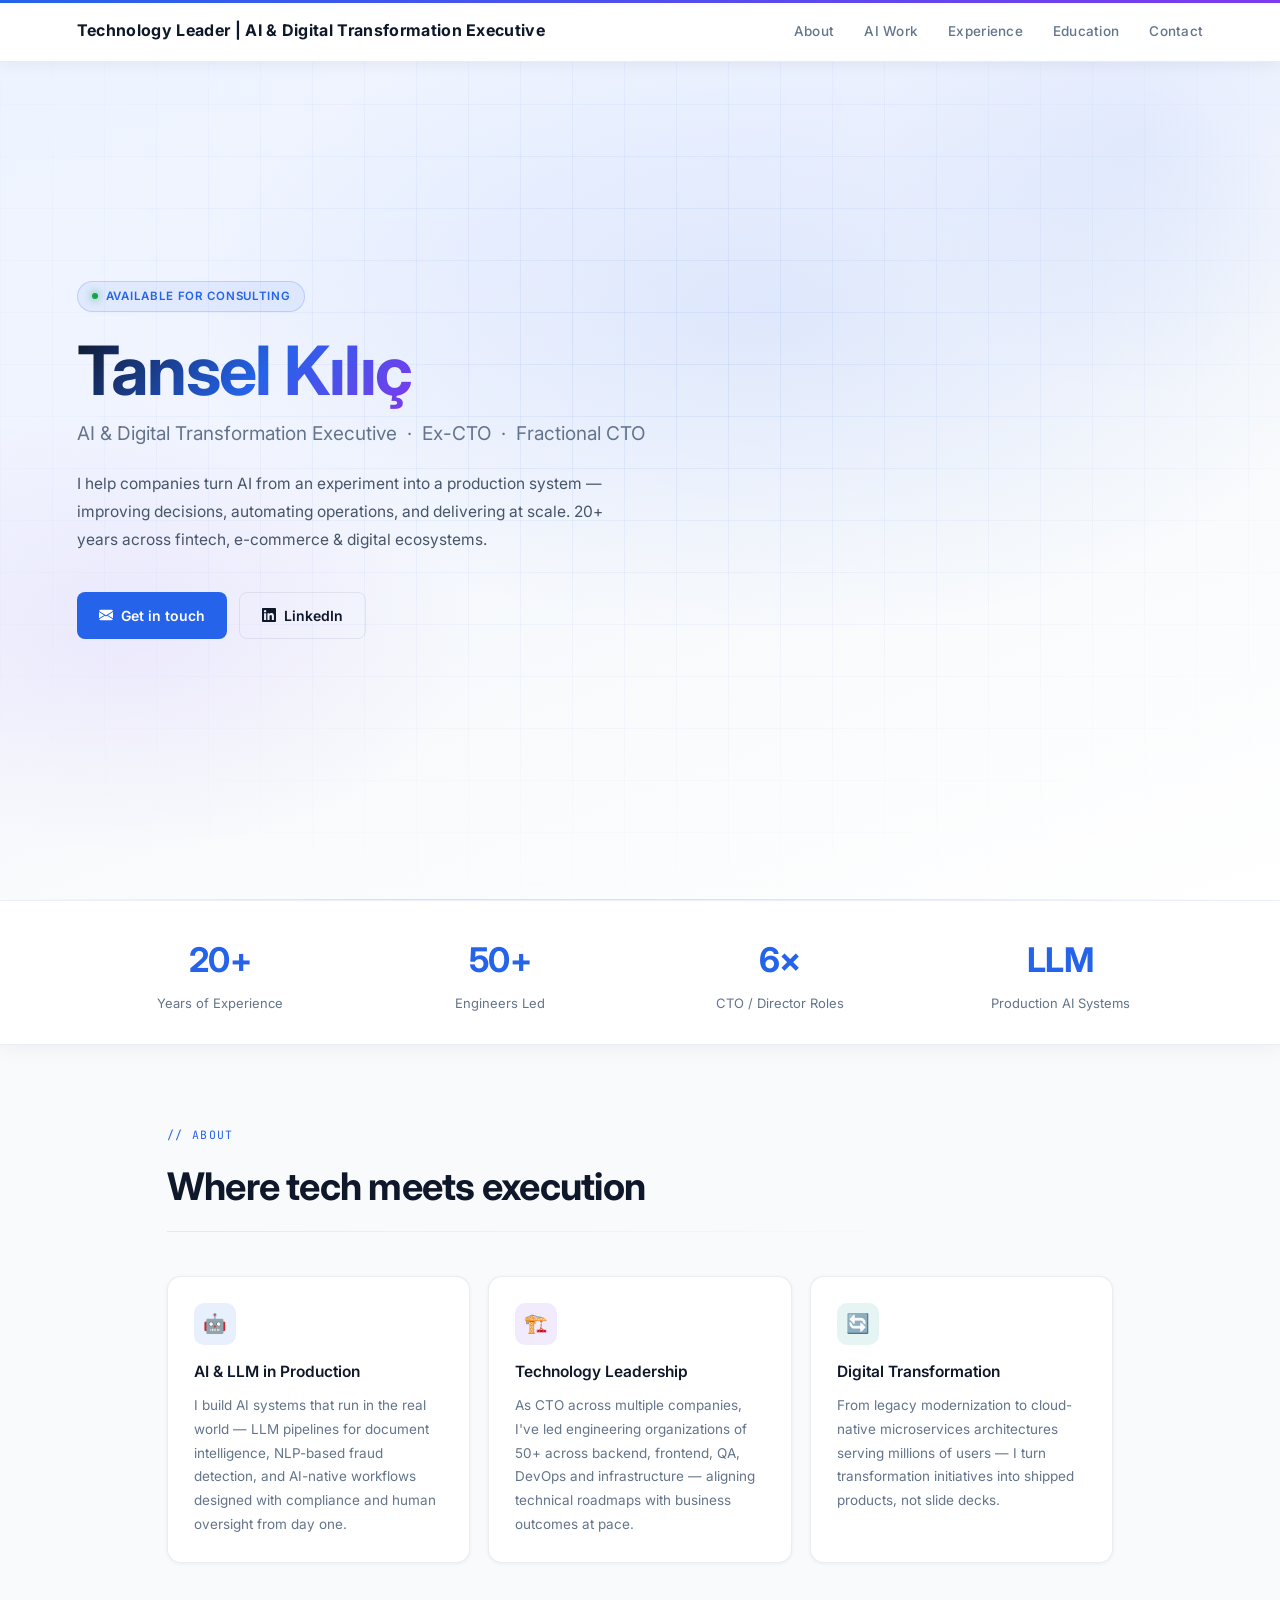
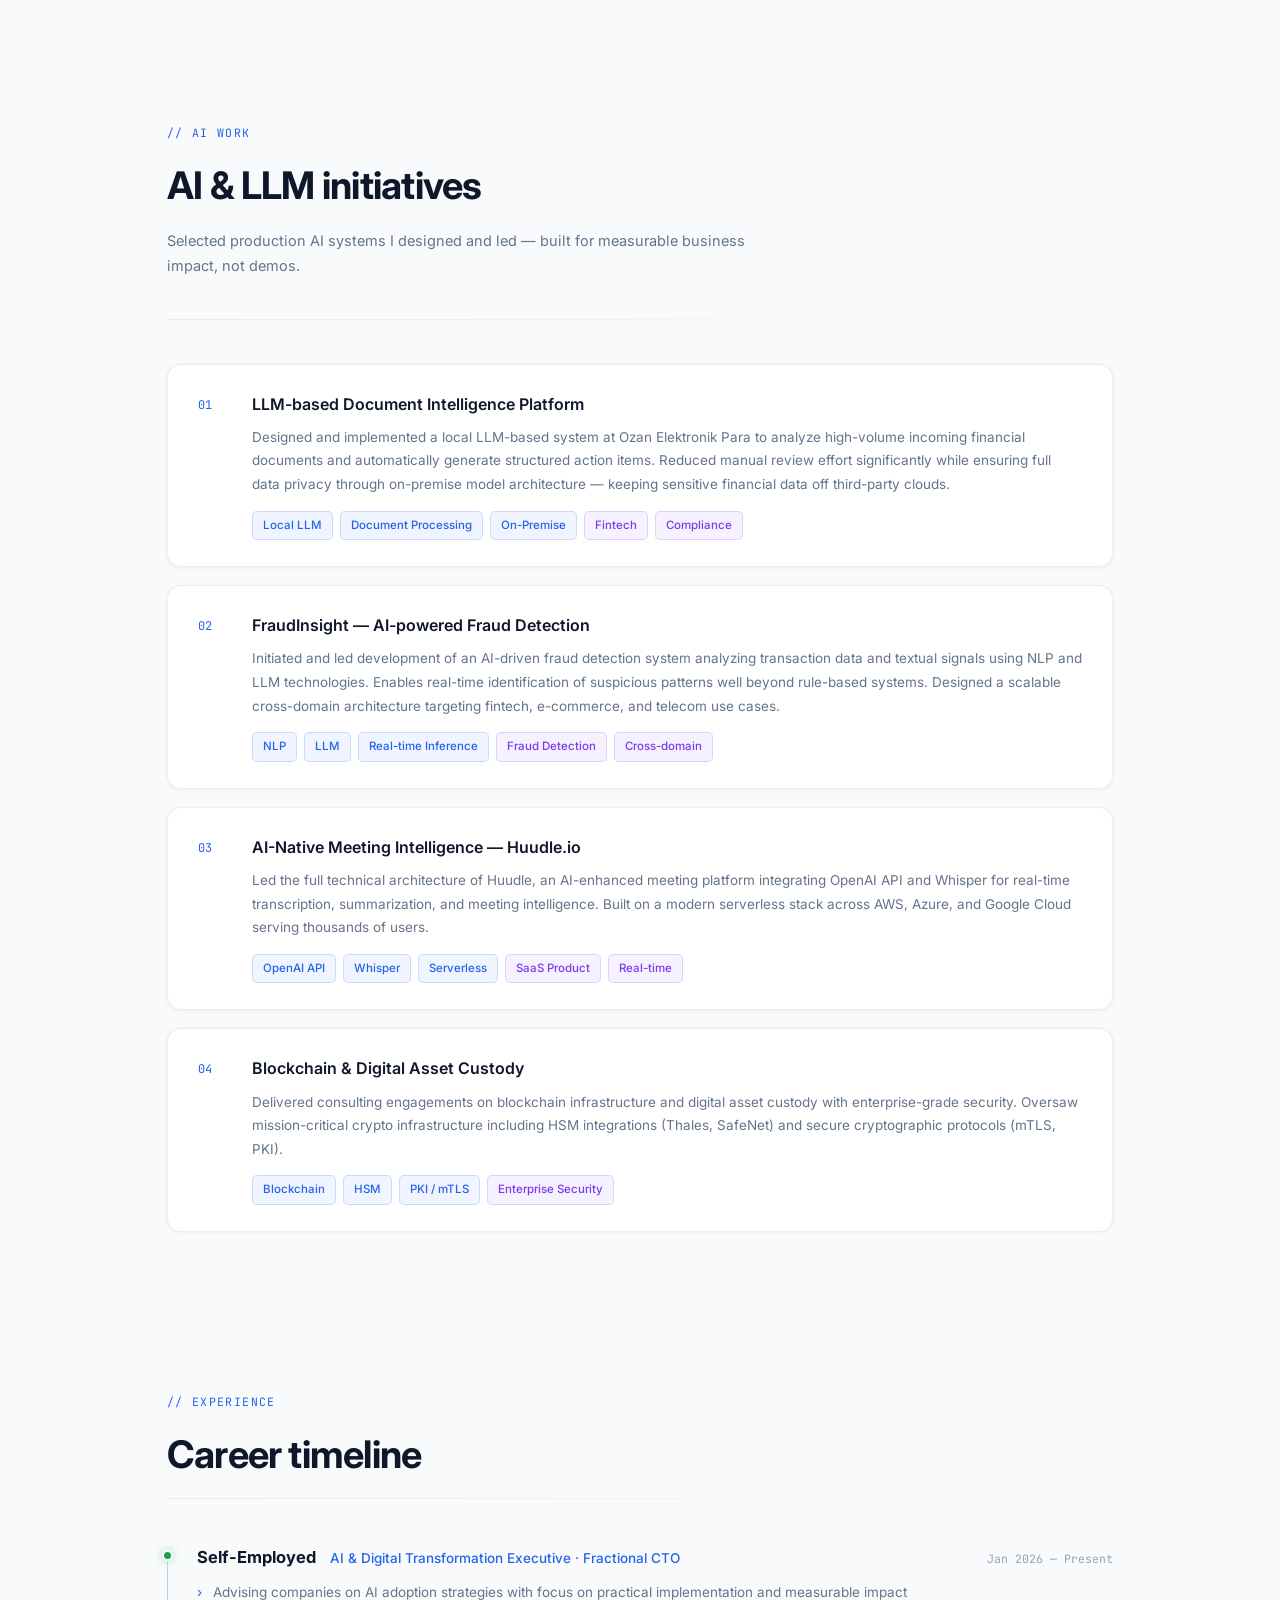
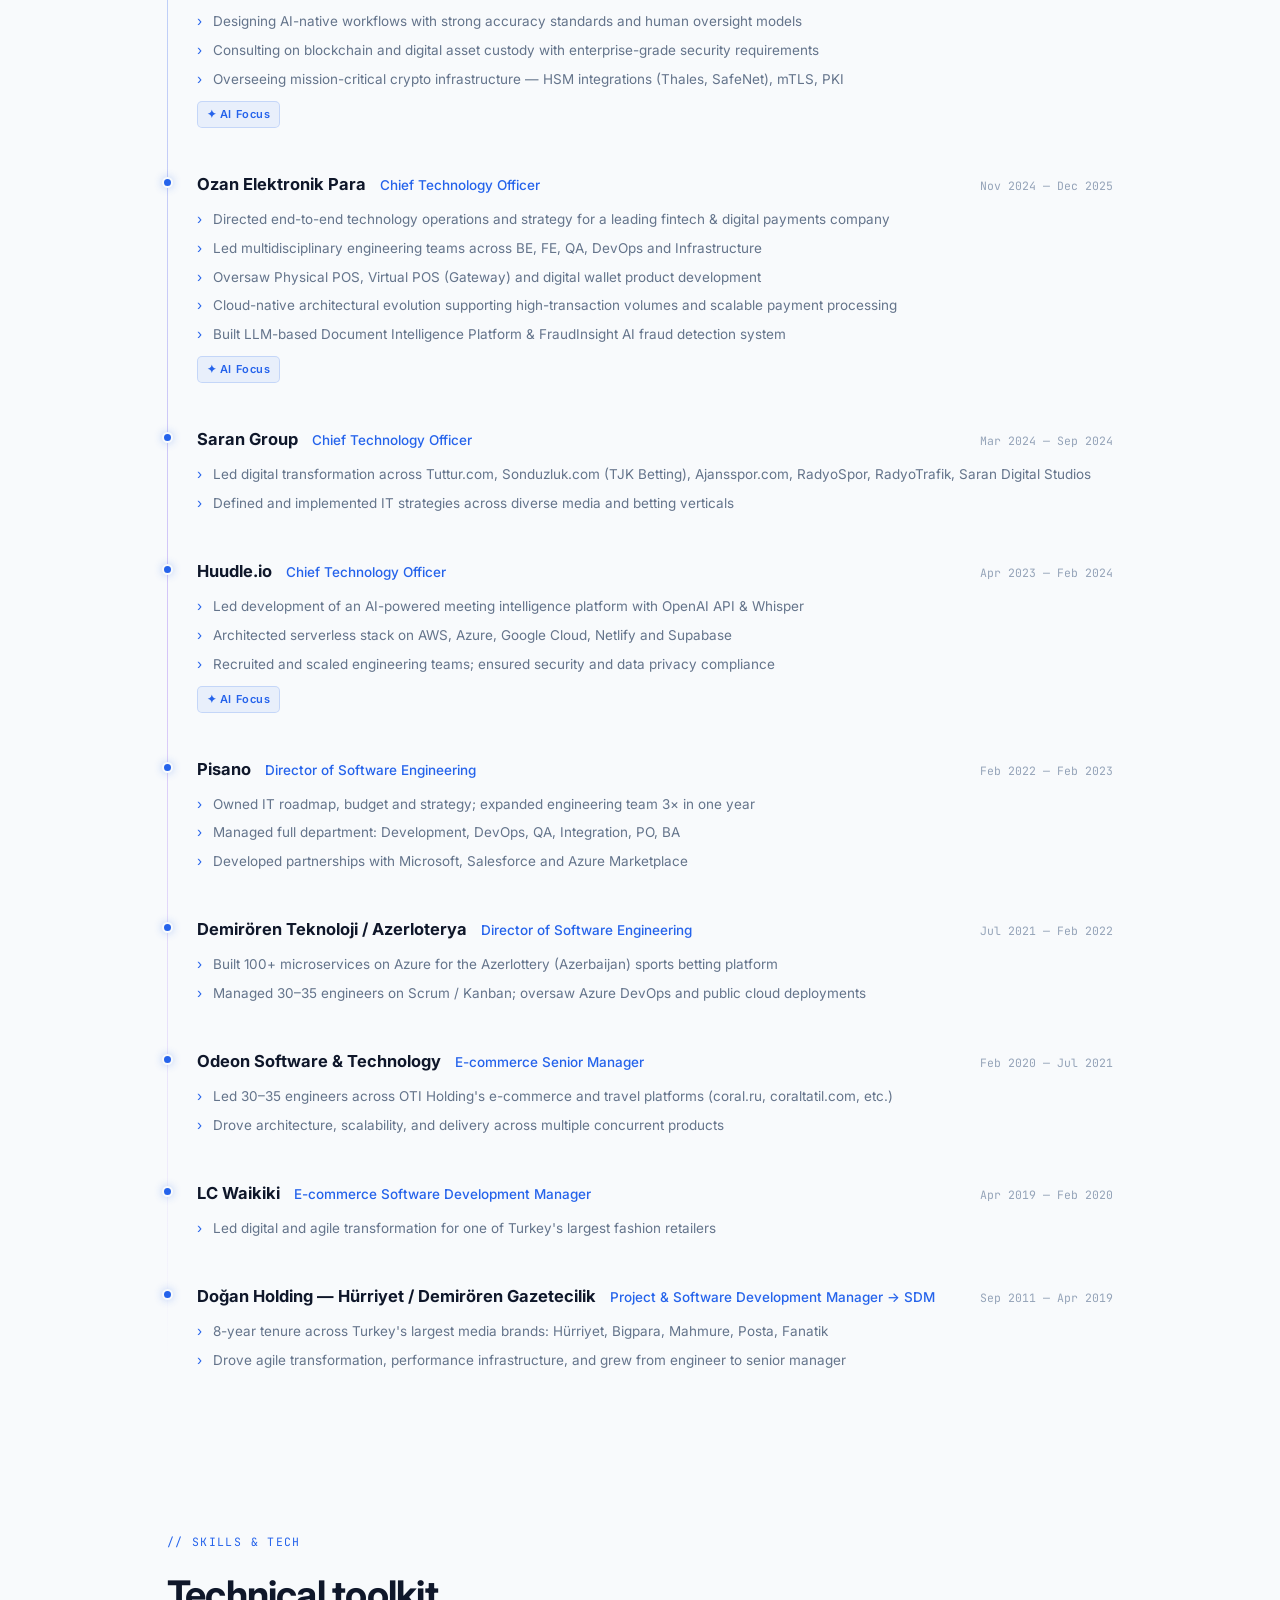
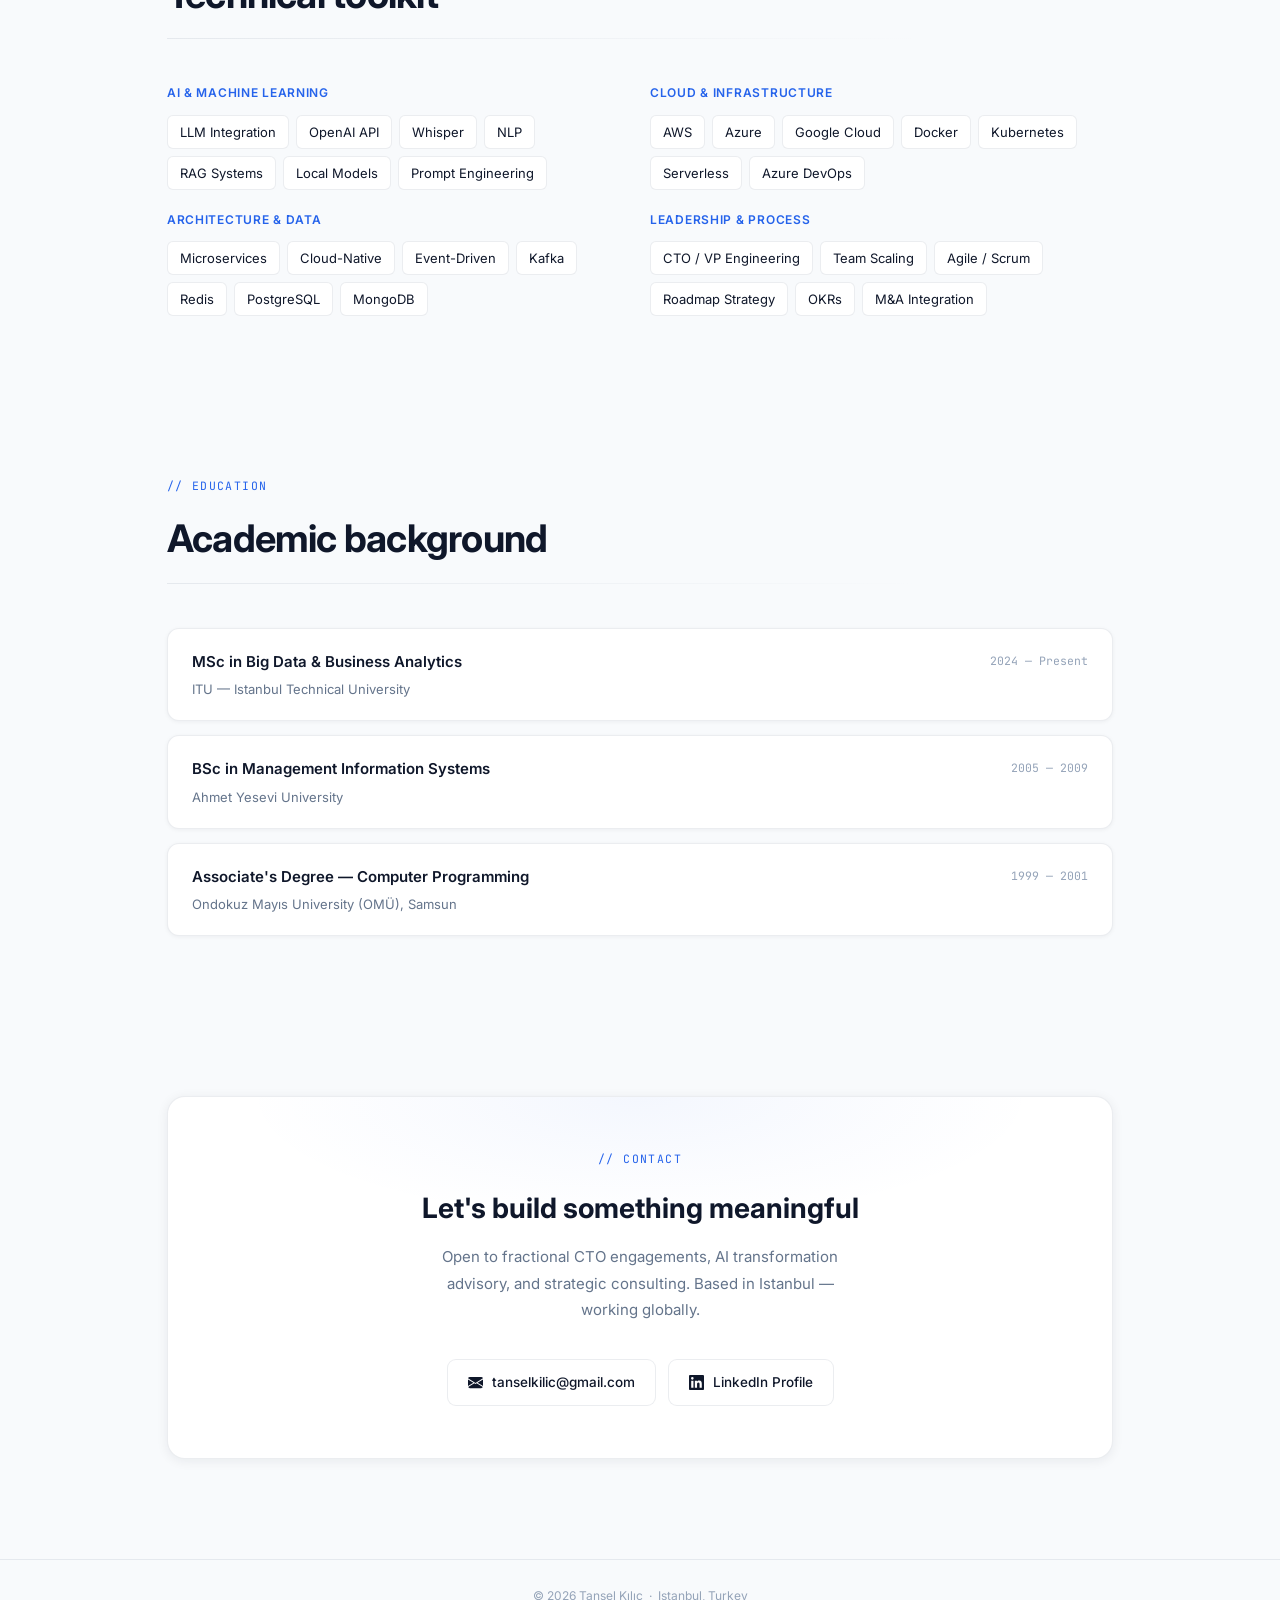
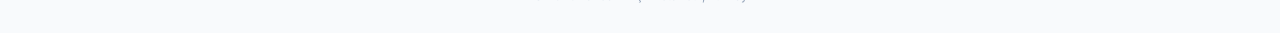
==== index.html @ 0a05d145 "Update web site" ====
<!DOCTYPE html>
<html lang="en">
<head>
  <meta charset="UTF-8" />
  <meta name="viewport" content="width=device-width, initial-scale=1.0" />
  <title>Tansel Kılıç — AI & Digital Transformation Executive</title>
  <meta name="description" content="Technology executive with 20+ years of experience. AI & LLM transformation, fintech, engineering leadership. Based in Istanbul." />
  <link rel="preconnect" href="https://fonts.googleapis.com" />
  <link rel="preconnect" href="https://fonts.gstatic.com" crossorigin />
  <link href="https://fonts.googleapis.com/css2?family=Inter:wght@300;400;500;600;700&family=JetBrains+Mono:wght@400;500&display=swap" rel="stylesheet" />
  <style>
    *, *::before, *::after { box-sizing: border-box; margin: 0; padding: 0; }

    :root {
      --bg:       #f8fafc;
      --bg2:      #f1f5f9;
      --surface:  #ffffff;
      --card:     #ffffff;
      --border:   rgba(100,116,139,.13);
      --accent:   #2563eb;
      --accent2:  #7c3aed;
      --green:    #16a34a;
      --text:     #0f172a;
      --muted:    #64748b;
      --dim:      #94a3b8;
    }

    html { scroll-behavior: smooth; }

    body {
      background: var(--bg);
      color: var(--text);
      font-family: 'Inter', sans-serif;
      font-size: 15px;
      line-height: 1.7;
      -webkit-font-smoothing: antialiased;
    }

    /* ─── NAV ─── */
    nav {
      position: fixed; top: 0; left: 0; right: 0; z-index: 100;
      display: flex; justify-content: space-between; align-items: center;
      padding: 0 6vw; height: 62px;
      background: rgba(255,255,255,.96);
      backdrop-filter: blur(20px);
      border-bottom: 1px solid rgba(37,99,235,.12);
      box-shadow: 0 1px 16px rgba(15,23,42,.07);
    }
    nav::before {
      content: '';
      position: absolute; top: 0; left: 0; right: 0; height: 3px;
      background: linear-gradient(90deg, var(--accent) 0%, var(--accent2) 100%);
    }
    .nav-logo {
      font-size: 16px; font-weight: 700; letter-spacing: .02em; color: var(--text);
    }
    .nav-logo span { color: var(--accent); }
    .nav-links { display: flex; gap: 30px; list-style: none; }
    .nav-links a {
      color: var(--muted); text-decoration: none;
      font-size: 13.5px; font-weight: 500; letter-spacing: .02em;
      transition: color .2s; position: relative; padding-bottom: 2px;
    }
    .nav-links a::after {
      content: ''; position: absolute; bottom: -2px; left: 0; right: 0; height: 2px;
      background: var(--accent); border-radius: 2px;
      transform: scaleX(0); transition: transform .2s;
    }
    .nav-links a:hover { color: var(--accent); }
    .nav-links a:hover::after { transform: scaleX(1); }

    /* ─── HERO ─── */
    .hero {
      min-height: 100vh; display: flex; align-items: center;
      padding: 110px 6vw 90px; position: relative; overflow: hidden;
      background: linear-gradient(160deg, #eef4ff 0%, #f0f4ff 30%, #f8fafc 65%, #ffffff 100%);
    }
    .hero::after {
      content: '';
      position: absolute; bottom: 0; left: 0; right: 0; height: 1px;
      background: linear-gradient(90deg, transparent 0%, rgba(37,99,235,.18) 30%, rgba(124,58,237,.15) 70%, transparent 100%);
    }
    .hero-grid {
      position: absolute; inset: 0;
      background-image:
        linear-gradient(rgba(37,99,235,.07) 1px, transparent 1px),
        linear-gradient(90deg, rgba(37,99,235,.07) 1px, transparent 1px);
      background-size: 52px 52px;
      mask-image: radial-gradient(ellipse 85% 80% at 50% 40%, black 10%, transparent 80%);
    }
    .hero-glow {
      position: absolute; inset: 0; pointer-events: none;
      background:
        radial-gradient(ellipse 70% 55% at 60% 35%, rgba(37,99,235,.1) 0%, transparent 65%),
        radial-gradient(ellipse 50% 45% at 10% 70%, rgba(124,58,237,.08) 0%, transparent 55%);
    }
    .hero-shape {
      position: absolute; top: -120px; right: -120px;
      width: 520px; height: 520px; border-radius: 50%;
      background: radial-gradient(circle, rgba(37,99,235,.07) 0%, transparent 70%);
      pointer-events: none;
    }
    .hero-content { position: relative; max-width: 740px; }

    .hero-badge {
      display: inline-flex; align-items: center; gap: 8px;
      background: rgba(37,99,235,.07); border: 1px solid rgba(37,99,235,.2);
      border-radius: 20px; padding: 5px 14px;
      font-size: 11.5px; font-weight: 600; color: var(--accent);
      letter-spacing: .06em; text-transform: uppercase; margin-bottom: 22px;
    }
    .hero-badge .dot {
      width: 6px; height: 6px; background: var(--green);
      border-radius: 50%; box-shadow: 0 0 8px var(--green);
      animation: blink 2s ease-in-out infinite;
    }
    @keyframes blink { 0%,100%{opacity:1} 50%{opacity:.25} }

    h1 {
      font-size: clamp(38px, 5.5vw, 68px);
      font-weight: 700; letter-spacing: -.025em; line-height: 1.08; margin-bottom: 10px;
    }
    .gradient-text {
      background: linear-gradient(130deg, #0f172a 0%, var(--accent) 55%, var(--accent2) 100%);
      -webkit-background-clip: text; -webkit-text-fill-color: transparent; background-clip: text;
    }
    .hero-sub {
      font-size: clamp(15px, 2vw, 19px); color: var(--muted);
      font-weight: 400; margin-bottom: 20px;
    }
    .hero-desc {
      font-size: 15.5px; color: #475569; max-width: 540px;
      margin-bottom: 38px; line-height: 1.8;
    }
    .hero-cta { display: flex; gap: 12px; flex-wrap: wrap; }

    .btn {
      display: inline-flex; align-items: center; gap: 8px;
      padding: 11px 22px; border-radius: 8px;
      font-size: 14px; font-weight: 600; text-decoration: none;
      transition: all .2s; cursor: pointer; border: none;
    }
    .btn-primary { background: var(--accent); color: #ffffff; }
    .btn-primary:hover { background: #1d4ed8; transform: translateY(-2px); box-shadow: 0 8px 24px rgba(37,99,235,.22); }
    .btn-outline { background: transparent; color: var(--text); border: 1px solid var(--border); }
    .btn-outline:hover { border-color: var(--accent); color: var(--accent); transform: translateY(-2px); }

    /* ─── STATS BAR ─── */
    .stats-bar {
      background: #ffffff;
      border-top: 1px solid rgba(37,99,235,.1);
      border-bottom: 1px solid var(--border);
      box-shadow: 0 4px 20px rgba(15,23,42,.05);
      padding: 30px 6vw;
    }
    .stats-inner {
      max-width: 1100px; margin: 0 auto;
      display: grid; grid-template-columns: repeat(4,1fr);
      gap: 20px; text-align: center;
    }
    .stat-num { font-size: 34px; font-weight: 700; color: var(--accent); letter-spacing: -.02em; }
    .stat-label { font-size: 13px; color: var(--muted); margin-top: 3px; }

    /* ─── SECTIONS ─── */
    section { padding: 80px 6vw; max-width: 1100px; margin: 0 auto; }
    .section-label {
      font-family: 'JetBrains Mono', monospace;
      font-size: 11.5px; color: var(--accent);
      letter-spacing: .12em; text-transform: uppercase; margin-bottom: 10px;
    }
    h2 {
      font-size: clamp(24px, 3vw, 38px);
      font-weight: 700; letter-spacing: -.02em; margin-bottom: 12px;
    }
    .section-divider {
      height: 1px; background: linear-gradient(90deg, var(--border) 0%, transparent 80%);
      margin-bottom: 44px;
    }

    /* ─── FOCUS CARDS ─── */
    .cards-3 {
      display: grid; grid-template-columns: repeat(3,1fr); gap: 18px;
    }
    .focus-card {
      background: var(--card); border: 1px solid var(--border);
      border-radius: 14px; padding: 26px;
      box-shadow: 0 1px 4px rgba(15,23,42,.05);
      transition: border-color .25s, transform .25s, box-shadow .25s;
    }
    .focus-card:hover { border-color: rgba(37,99,235,.35); transform: translateY(-3px); box-shadow: 0 8px 32px rgba(37,99,235,.08); }
    .card-icon {
      width: 42px; height: 42px; border-radius: 10px;
      display: flex; align-items: center; justify-content: center;
      font-size: 19px; margin-bottom: 14px;
    }
    .icon-blue   { background: rgba(37,99,235,.1); }
    .icon-purple { background: rgba(124,58,237,.1); }
    .icon-teal   { background: rgba(13,148,136,.1); }
    .card-title  { font-size: 15.5px; font-weight: 600; margin-bottom: 9px; }
    .card-body   { font-size: 13.5px; color: var(--muted); line-height: 1.75; }

    /* ─── AI PROJECTS ─── */
    .ai-projects { display: flex; flex-direction: column; gap: 18px; }
    .ai-card {
      background: var(--card); border: 1px solid var(--border);
      border-radius: 14px; padding: 26px 30px;
      display: grid; grid-template-columns: 36px 1fr; gap: 18px; align-items: start;
      box-shadow: 0 1px 4px rgba(15,23,42,.05);
      transition: border-color .25s, transform .2s, box-shadow .2s;
    }
    .ai-card:hover { border-color: rgba(37,99,235,.3); transform: translateY(-2px); }
    .ai-card-num {
      font-family: 'JetBrains Mono', monospace;
      font-size: 12px; color: var(--accent); padding-top: 4px;
    }
    .ai-card-title { font-size: 16px; font-weight: 600; margin-bottom: 8px; }
    .ai-card-body  { font-size: 13.5px; color: var(--muted); line-height: 1.75; }
    .tag-row { display: flex; flex-wrap: wrap; gap: 7px; margin-top: 14px; }
    .tag {
      font-size: 11.5px; font-weight: 500; padding: 4px 10px;
      border-radius: 5px; background: rgba(37,99,235,.07);
      border: 1px solid rgba(37,99,235,.18); color: var(--accent);
    }
    .tag.purple {
      background: rgba(124,58,237,.07); border-color: rgba(124,58,237,.18); color: var(--accent2);
    }

    /* ─── TIMELINE ─── */
    .timeline { position: relative; }
    .timeline::before {
      content: ''; position: absolute; left: 0; top: 8px; bottom: 8px; width: 1px;
      background: linear-gradient(180deg, var(--accent) 0%, var(--accent2) 50%, transparent 100%);
      opacity: .28;
    }
    .tl-item { padding-left: 30px; padding-bottom: 42px; position: relative; }
    .tl-item:last-child { padding-bottom: 0; }
    .tl-dot {
      position: absolute; left: -5px; top: 7px;
      width: 11px; height: 11px; border-radius: 50%;
      background: var(--accent); border: 2px solid var(--bg);
      box-shadow: 0 0 8px rgba(37,99,235,.3);
    }
    .tl-dot.current {
      background: var(--green); box-shadow: 0 0 8px rgba(22,163,74,.35);
    }
    .tl-meta {
      display: flex; flex-wrap: wrap; align-items: baseline;
      gap: 6px 14px; margin-bottom: 6px;
    }
    .tl-company  { font-size: 16.5px; font-weight: 700; color: var(--text); }
    .tl-role     { font-size: 13.5px; color: var(--accent); font-weight: 500; }
    .tl-date     {
      font-family: 'JetBrains Mono', monospace;
      font-size: 11.5px; color: var(--dim); margin-left: auto;
    }
    .tl-highlights { list-style: none; margin-top: 10px; display: flex; flex-direction: column; gap: 6px; }
    .tl-highlights li {
      font-size: 13.5px; color: var(--muted);
      padding-left: 16px; position: relative;
    }
    .tl-highlights li::before { content: '›'; position: absolute; left: 0; color: var(--accent); }
    .tl-ai-badge {
      display: inline-flex; align-items: center; gap: 5px;
      background: rgba(37,99,235,.07); border: 1px solid rgba(37,99,235,.18);
      border-radius: 5px; padding: 3px 9px;
      font-size: 11px; font-weight: 600; color: var(--accent);
      letter-spacing: .05em; margin-top: 10px;
    }

    /* ─── EDUCATION ─── */
    .edu-cards { display: flex; flex-direction: column; gap: 14px; }
    .edu-card {
      background: var(--card); border: 1px solid var(--border);
      border-radius: 12px; padding: 20px 24px;
      display: flex; justify-content: space-between; align-items: start; gap: 18px;
      box-shadow: 0 1px 4px rgba(15,23,42,.05);
    }
    .edu-title   { font-size: 15px; font-weight: 600; margin-bottom: 4px; }
    .edu-school  { font-size: 13px; color: var(--muted); }
    .edu-year    {
      font-family: 'JetBrains Mono', monospace;
      font-size: 11.5px; color: var(--dim); white-space: nowrap; padding-top: 2px;
    }

    /* ─── SKILLS ─── */
    .skills-grid { display: grid; grid-template-columns: repeat(2,1fr); gap: 20px; }
    .skill-group-title {
      font-size: 12px; font-weight: 600; color: var(--accent);
      letter-spacing: .06em; text-transform: uppercase; margin-bottom: 11px;
    }
    .skill-pills { display: flex; flex-wrap: wrap; gap: 7px; }
    .pill {
      font-size: 13px; padding: 5px 12px; border-radius: 6px;
      background: var(--surface); border: 1px solid var(--border); color: var(--text);
    }

    /* ─── CONTACT ─── */
    .contact-wrap {
      background: var(--card); border: 1px solid var(--border);
      border-radius: 18px; padding: 52px 48px; text-align: center;
      position: relative; overflow: hidden;
      box-shadow: 0 2px 12px rgba(15,23,42,.07);
    }
    .contact-wrap::before {
      content: ''; position: absolute; inset: 0;
      background: radial-gradient(ellipse 60% 50% at 50% 0%, rgba(37,99,235,.05) 0%, transparent 70%);
      pointer-events: none;
    }
    .contact-title { font-size: 28px; font-weight: 700; margin-bottom: 12px; }
    .contact-sub {
      font-size: 15px; color: var(--muted);
      max-width: 440px; margin: 0 auto 36px; line-height: 1.75;
    }
    .contact-links {
      display: flex; justify-content: center; gap: 12px; flex-wrap: wrap;
    }
    .contact-link {
      display: inline-flex; align-items: center; gap: 9px;
      padding: 11px 20px; border-radius: 9px; font-size: 13.5px; font-weight: 500;
      text-decoration: none; background: var(--surface);
      border: 1px solid var(--border); color: var(--text); transition: all .2s;
    }
    .contact-link:hover { border-color: var(--accent); color: var(--accent); transform: translateY(-2px); }
    .contact-link svg { width: 15px; height: 15px; flex-shrink: 0; }

    /* ─── FOOTER ─── */
    footer {
      border-top: 1px solid var(--border);
      padding: 26px 6vw; text-align: center;
      font-size: 12px; color: var(--dim);
    }

    /* ─── RESPONSIVE ─── */
    @media (max-width: 768px) {
      .cards-3 { grid-template-columns: 1fr; }
      .stats-inner { grid-template-columns: repeat(2,1fr); }
      .skills-grid { grid-template-columns: 1fr; }
      .ai-card { grid-template-columns: 1fr; gap: 4px; }
      .edu-card { flex-direction: column; }
      .nav-links { display: none; }
      section { padding: 60px 5vw; }
      .contact-wrap { padding: 32px 20px; }
      .tl-date { margin-left: 0; }
    }

    /* ─── FADE IN ─── */
    .fade-in { opacity: 0; transform: translateY(20px); transition: opacity .5s ease, transform .5s ease; }
    .fade-in.visible { opacity: 1; transform: translateY(0); }
  </style>
</head>
<body>

<!-- NAV -->
<nav>
  <div class="nav-logo">Technology Leader | AI & Digital Transformation Executive</div>
  <ul class="nav-links">
    <li><a href="#about">About</a></li>
    <li><a href="#ai">AI Work</a></li>
    <li><a href="#experience">Experience</a></li>
    <li><a href="#education">Education</a></li>
    <li><a href="#contact">Contact</a></li>
  </ul>
</nav>

<!-- HERO -->
<div class="hero">
  <div class="hero-grid"></div>
  <div class="hero-glow"></div>
  <div class="hero-shape"></div>
  <div class="hero-content">
    <div class="hero-badge"><span class="dot"></span>Available for consulting</div>
    <h1><span class="gradient-text">Tansel Kılıç</span></h1>
    <p class="hero-sub">AI & Digital Transformation Executive &nbsp;·&nbsp; Ex-CTO &nbsp;·&nbsp; Fractional CTO</p>
    <p class="hero-desc">
      I help companies turn AI from an experiment into a production system —
      improving decisions, automating operations, and delivering at scale.
      20+ years across fintech, e-commerce &amp; digital ecosystems.
    </p>
    <div class="hero-cta">
      <a href="#contact" class="btn btn-primary">
        <svg viewBox="0 0 16 16" width="14" fill="currentColor"><path d="M.05 3.555A2 2 0 0 1 2 2h12a2 2 0 0 1 1.95 1.555L8 8.414.05 3.555ZM0 4.697v7.104l5.803-3.558L0 4.697ZM6.761 8.83l-6.57 4.026A2 2 0 0 0 2 14h12a2 2 0 0 0 1.808-1.144l-6.57-4.025L8 9.586l-1.239-.757ZM16 4.697l-5.803 3.546L16 11.801V4.697Z"/></svg>
        Get in touch
      </a>
      <a href="https://www.linkedin.com/in/tanselkilic/" target="_blank" rel="noopener" class="btn btn-outline">
        <svg viewBox="0 0 24 24" width="14" fill="currentColor"><path d="M20.447 20.452h-3.554v-5.569c0-1.328-.027-3.037-1.852-3.037-1.853 0-2.136 1.445-2.136 2.939v5.667H9.351V9h3.414v1.561h.046c.477-.9 1.637-1.85 3.37-1.85 3.601 0 4.267 2.37 4.267 5.455v6.286zM5.337 7.433a2.062 2.062 0 0 1-2.063-2.065 2.064 2.064 0 1 1 2.063 2.065zm1.782 13.019H3.555V9h3.564v11.452zM22.225 0H1.771C.792 0 0 .774 0 1.729v20.542C0 23.227.792 24 1.771 24h20.451C23.2 24 24 23.227 24 22.271V1.729C24 .774 23.2 0 22.222 0h.003z"/></svg>
        LinkedIn
      </a>
    </div>
  </div>
</div>

<!-- STATS -->
<div class="stats-bar">
  <div class="stats-inner">
    <div class="fade-in">
      <div class="stat-num">20+</div>
      <div class="stat-label">Years of Experience</div>
    </div>
    <div class="fade-in">
      <div class="stat-num">50+</div>
      <div class="stat-label">Engineers Led</div>
    </div>
    <div class="fade-in">
      <div class="stat-num">6×</div>
      <div class="stat-label">CTO / Director Roles</div>
    </div>
    <div class="fade-in">
      <div class="stat-num">LLM</div>
      <div class="stat-label">Production AI Systems</div>
    </div>
  </div>
</div>

<!-- ABOUT -->
<section id="about">
  <div class="section-label fade-in">// about</div>
  <h2 class="fade-in">Where tech meets execution</h2>
  <div class="section-divider"></div>
  <div class="cards-3">
    <div class="focus-card fade-in">
      <div class="card-icon icon-blue">🤖</div>
      <div class="card-title">AI & LLM in Production</div>
      <div class="card-body">I build AI systems that run in the real world — LLM pipelines for document intelligence, NLP-based fraud detection, and AI-native workflows designed with compliance and human oversight from day one.</div>
    </div>
    <div class="focus-card fade-in">
      <div class="card-icon icon-purple">🏗️</div>
      <div class="card-title">Technology Leadership</div>
      <div class="card-body">As CTO across multiple companies, I've led engineering organizations of 50+ across backend, frontend, QA, DevOps and infrastructure — aligning technical roadmaps with business outcomes at pace.</div>
    </div>
    <div class="focus-card fade-in">
      <div class="card-icon icon-teal">🔄</div>
      <div class="card-title">Digital Transformation</div>
      <div class="card-body">From legacy modernization to cloud-native microservices architectures serving millions of users — I turn transformation initiatives into shipped products, not slide decks.</div>
    </div>
  </div>
</section>

<!-- AI WORK -->
<section id="ai">
  <div class="section-label fade-in">// ai work</div>
  <h2 class="fade-in">AI & LLM initiatives</h2>
  <p style="color:var(--muted);margin-bottom:40px;max-width:580px;font-size:14.5px" class="fade-in">
    Selected production AI systems I designed and led — built for measurable business impact, not demos.
  </p>
  <div class="section-divider"></div>
  <div class="ai-projects">

    <div class="ai-card fade-in">
      <div class="ai-card-num">01</div>
      <div>
        <div class="ai-card-title">LLM-based Document Intelligence Platform</div>
        <div class="ai-card-body">Designed and implemented a local LLM-based system at Ozan Elektronik Para to analyze high-volume incoming financial documents and automatically generate structured action items. Reduced manual review effort significantly while ensuring full data privacy through on-premise model architecture — keeping sensitive financial data off third-party clouds.</div>
        <div class="tag-row">
          <span class="tag">Local LLM</span>
          <span class="tag">Document Processing</span>
          <span class="tag">On-Premise</span>
          <span class="tag purple">Fintech</span>
          <span class="tag purple">Compliance</span>
        </div>
      </div>
    </div>

    <div class="ai-card fade-in">
      <div class="ai-card-num">02</div>
      <div>
        <div class="ai-card-title">FraudInsight — AI-powered Fraud Detection</div>
        <div class="ai-card-body">Initiated and led development of an AI-driven fraud detection system analyzing transaction data and textual signals using NLP and LLM technologies. Enables real-time identification of suspicious patterns well beyond rule-based systems. Designed a scalable cross-domain architecture targeting fintech, e-commerce, and telecom use cases.</div>
        <div class="tag-row">
          <span class="tag">NLP</span>
          <span class="tag">LLM</span>
          <span class="tag">Real-time Inference</span>
          <span class="tag purple">Fraud Detection</span>
          <span class="tag purple">Cross-domain</span>
        </div>
      </div>
    </div>

    <div class="ai-card fade-in">
      <div class="ai-card-num">03</div>
      <div>
        <div class="ai-card-title">AI-Native Meeting Intelligence — Huudle.io</div>
        <div class="ai-card-body">Led the full technical architecture of Huudle, an AI-enhanced meeting platform integrating OpenAI API and Whisper for real-time transcription, summarization, and meeting intelligence. Built on a modern serverless stack across AWS, Azure, and Google Cloud serving thousands of users.</div>
        <div class="tag-row">
          <span class="tag">OpenAI API</span>
          <span class="tag">Whisper</span>
          <span class="tag">Serverless</span>
          <span class="tag purple">SaaS Product</span>
          <span class="tag purple">Real-time</span>
        </div>
      </div>
    </div>

    <div class="ai-card fade-in">
      <div class="ai-card-num">04</div>
      <div>
        <div class="ai-card-title">Blockchain & Digital Asset Custody</div>
        <div class="ai-card-body">Delivered consulting engagements on blockchain infrastructure and digital asset custody with enterprise-grade security. Oversaw mission-critical crypto infrastructure including HSM integrations (Thales, SafeNet) and secure cryptographic protocols (mTLS, PKI).</div>
        <div class="tag-row">
          <span class="tag">Blockchain</span>
          <span class="tag">HSM</span>
          <span class="tag">PKI / mTLS</span>
          <span class="tag purple">Enterprise Security</span>
        </div>
      </div>
    </div>

  </div>
</section>

<!-- EXPERIENCE -->
<section id="experience">
  <div class="section-label fade-in">// experience</div>
  <h2 class="fade-in">Career timeline</h2>
  <div class="section-divider"></div>
  <div class="timeline">

    <div class="tl-item fade-in">
      <div class="tl-dot current"></div>
      <div class="tl-meta">
        <span class="tl-company">Self-Employed</span>
        <span class="tl-role">AI & Digital Transformation Executive · Fractional CTO</span>
        <span class="tl-date">Jan 2026 — Present</span>
      </div>
      <ul class="tl-highlights">
        <li>Advising companies on AI adoption strategies with focus on practical implementation and measurable impact</li>
        <li>Designing AI-native workflows with strong accuracy standards and human oversight models</li>
        <li>Consulting on blockchain and digital asset custody with enterprise-grade security requirements</li>
        <li>Overseeing mission-critical crypto infrastructure — HSM integrations (Thales, SafeNet), mTLS, PKI</li>
      </ul>
      <span class="tl-ai-badge">✦ AI Focus</span>
    </div>

    <div class="tl-item fade-in">
      <div class="tl-dot"></div>
      <div class="tl-meta">
        <span class="tl-company">Ozan Elektronik Para</span>
        <span class="tl-role">Chief Technology Officer</span>
        <span class="tl-date">Nov 2024 — Dec 2025</span>
      </div>
      <ul class="tl-highlights">
        <li>Directed end-to-end technology operations and strategy for a leading fintech & digital payments company</li>
        <li>Led multidisciplinary engineering teams across BE, FE, QA, DevOps and Infrastructure</li>
        <li>Oversaw Physical POS, Virtual POS (Gateway) and digital wallet product development</li>
        <li>Cloud-native architectural evolution supporting high-transaction volumes and scalable payment processing</li>
        <li>Built LLM-based Document Intelligence Platform & FraudInsight AI fraud detection system</li>
      </ul>
      <span class="tl-ai-badge">✦ AI Focus</span>
    </div>

    <div class="tl-item fade-in">
      <div class="tl-dot"></div>
      <div class="tl-meta">
        <span class="tl-company">Saran Group</span>
        <span class="tl-role">Chief Technology Officer</span>
        <span class="tl-date">Mar 2024 — Sep 2024</span>
      </div>
      <ul class="tl-highlights">
        <li>Led digital transformation across Tuttur.com, Sonduzluk.com (TJK Betting), Ajansspor.com, RadyoSpor, RadyoTrafik, Saran Digital Studios</li>
        <li>Defined and implemented IT strategies across diverse media and betting verticals</li>
      </ul>
    </div>

    <div class="tl-item fade-in">
      <div class="tl-dot"></div>
      <div class="tl-meta">
        <span class="tl-company">Huudle.io</span>
        <span class="tl-role">Chief Technology Officer</span>
        <span class="tl-date">Apr 2023 — Feb 2024</span>
      </div>
      <ul class="tl-highlights">
        <li>Led development of an AI-powered meeting intelligence platform with OpenAI API & Whisper</li>
        <li>Architected serverless stack on AWS, Azure, Google Cloud, Netlify and Supabase</li>
        <li>Recruited and scaled engineering teams; ensured security and data privacy compliance</li>
      </ul>
      <span class="tl-ai-badge">✦ AI Focus</span>
    </div>

    <div class="tl-item fade-in">
      <div class="tl-dot"></div>
      <div class="tl-meta">
        <span class="tl-company">Pisano</span>
        <span class="tl-role">Director of Software Engineering</span>
        <span class="tl-date">Feb 2022 — Feb 2023</span>
      </div>
      <ul class="tl-highlights">
        <li>Owned IT roadmap, budget and strategy; expanded engineering team 3× in one year</li>
        <li>Managed full department: Development, DevOps, QA, Integration, PO, BA</li>
        <li>Developed partnerships with Microsoft, Salesforce and Azure Marketplace</li>
      </ul>
    </div>

    <div class="tl-item fade-in">
      <div class="tl-dot"></div>
      <div class="tl-meta">
        <span class="tl-company">Demirören Teknoloji / Azerloterya</span>
        <span class="tl-role">Director of Software Engineering</span>
        <span class="tl-date">Jul 2021 — Feb 2022</span>
      </div>
      <ul class="tl-highlights">
        <li>Built 100+ microservices on Azure for the Azerlottery (Azerbaijan) sports betting platform</li>
        <li>Managed 30–35 engineers on Scrum / Kanban; oversaw Azure DevOps and public cloud deployments</li>
      </ul>
    </div>

    <div class="tl-item fade-in">
      <div class="tl-dot"></div>
      <div class="tl-meta">
        <span class="tl-company">Odeon Software & Technology</span>
        <span class="tl-role">E-commerce Senior Manager</span>
        <span class="tl-date">Feb 2020 — Jul 2021</span>
      </div>
      <ul class="tl-highlights">
        <li>Led 30–35 engineers across OTI Holding's e-commerce and travel platforms (coral.ru, coraltatil.com, etc.)</li>
        <li>Drove architecture, scalability, and delivery across multiple concurrent products</li>
      </ul>
    </div>

    <div class="tl-item fade-in">
      <div class="tl-dot"></div>
      <div class="tl-meta">
        <span class="tl-company">LC Waikiki</span>
        <span class="tl-role">E-commerce Software Development Manager</span>
        <span class="tl-date">Apr 2019 — Feb 2020</span>
      </div>
      <ul class="tl-highlights">
        <li>Led digital and agile transformation for one of Turkey's largest fashion retailers</li>
      </ul>
    </div>

    <div class="tl-item fade-in">
      <div class="tl-dot"></div>
      <div class="tl-meta">
        <span class="tl-company">Doğan Holding — Hürriyet / Demirören Gazetecilik</span>
        <span class="tl-role">Project & Software Development Manager → SDM</span>
        <span class="tl-date">Sep 2011 — Apr 2019</span>
      </div>
      <ul class="tl-highlights">
        <li>8-year tenure across Turkey's largest media brands: Hürriyet, Bigpara, Mahmure, Posta, Fanatik</li>
        <li>Drove agile transformation, performance infrastructure, and grew from engineer to senior manager</li>
      </ul>
    </div>

  </div>
</section>

<!-- SKILLS -->
<section id="skills">
  <div class="section-label fade-in">// skills & tech</div>
  <h2 class="fade-in">Technical toolkit</h2>
  <div class="section-divider"></div>
  <div class="skills-grid">
    <div class="fade-in">
      <div class="skill-group-title">AI & Machine Learning</div>
      <div class="skill-pills">
        <span class="pill">LLM Integration</span>
        <span class="pill">OpenAI API</span>
        <span class="pill">Whisper</span>
        <span class="pill">NLP</span>
        <span class="pill">RAG Systems</span>
        <span class="pill">Local Models</span>
        <span class="pill">Prompt Engineering</span>
      </div>
    </div>
    <div class="fade-in">
      <div class="skill-group-title">Cloud & Infrastructure</div>
      <div class="skill-pills">
        <span class="pill">AWS</span>
        <span class="pill">Azure</span>
        <span class="pill">Google Cloud</span>
        <span class="pill">Docker</span>
        <span class="pill">Kubernetes</span>
        <span class="pill">Serverless</span>
        <span class="pill">Azure DevOps</span>
      </div>
    </div>
    <div class="fade-in">
      <div class="skill-group-title">Architecture & Data</div>
      <div class="skill-pills">
        <span class="pill">Microservices</span>
        <span class="pill">Cloud-Native</span>
        <span class="pill">Event-Driven</span>
        <span class="pill">Kafka</span>
        <span class="pill">Redis</span>
        <span class="pill">PostgreSQL</span>
        <span class="pill">MongoDB</span>
      </div>
    </div>
    <div class="fade-in">
      <div class="skill-group-title">Leadership & Process</div>
      <div class="skill-pills">
        <span class="pill">CTO / VP Engineering</span>
        <span class="pill">Team Scaling</span>
        <span class="pill">Agile / Scrum</span>
        <span class="pill">Roadmap Strategy</span>
        <span class="pill">OKRs</span>
        <span class="pill">M&A Integration</span>
      </div>
    </div>
  </div>
</section>

<!-- EDUCATION -->
<section id="education">
  <div class="section-label fade-in">// education</div>
  <h2 class="fade-in">Academic background</h2>
  <div class="section-divider"></div>
  <div class="edu-cards">
    <div class="edu-card fade-in">
      <div>
        <div class="edu-title">MSc in Big Data & Business Analytics</div>
        <div class="edu-school">ITU — Istanbul Technical University</div>
      </div>
      <div class="edu-year">2024 — Present</div>
    </div>
    <div class="edu-card fade-in">
      <div>
        <div class="edu-title">BSc in Management Information Systems</div>
        <div class="edu-school">Ahmet Yesevi University</div>
      </div>
      <div class="edu-year">2005 — 2009</div>
    </div>
    <div class="edu-card fade-in">
      <div>
        <div class="edu-title">Associate's Degree — Computer Programming</div>
        <div class="edu-school">Ondokuz Mayıs University (OMÜ), Samsun</div>
      </div>
      <div class="edu-year">1999 — 2001</div>
    </div>
  </div>
</section>

<!-- CONTACT -->
<section id="contact" style="padding-bottom:100px">
  <div class="contact-wrap fade-in">
    <div class="section-label" style="justify-content:center;display:flex;margin-bottom:16px">// contact</div>
    <div class="contact-title">Let's build something meaningful</div>
    <p class="contact-sub">
      Open to fractional CTO engagements, AI transformation advisory, and strategic consulting.
      Based in Istanbul — working globally.
    </p>
    <div class="contact-links">
      <a href="mailto:tanselkilic@gmail.com" class="contact-link">
        <svg viewBox="0 0 16 16" fill="currentColor"><path d="M.05 3.555A2 2 0 0 1 2 2h12a2 2 0 0 1 1.95 1.555L8 8.414.05 3.555ZM0 4.697v7.104l5.803-3.558L0 4.697ZM6.761 8.83l-6.57 4.026A2 2 0 0 0 2 14h12a2 2 0 0 0 1.808-1.144l-6.57-4.025L8 9.586l-1.239-.757ZM16 4.697l-5.803 3.546L16 11.801V4.697Z"/></svg>
        tanselkilic@gmail.com
      </a>
      <a href="https://www.linkedin.com/in/tanselkilic/" target="_blank" rel="noopener" class="contact-link">
        <svg viewBox="0 0 24 24" fill="currentColor"><path d="M20.447 20.452h-3.554v-5.569c0-1.328-.027-3.037-1.852-3.037-1.853 0-2.136 1.445-2.136 2.939v5.667H9.351V9h3.414v1.561h.046c.477-.9 1.637-1.85 3.37-1.85 3.601 0 4.267 2.37 4.267 5.455v6.286zM5.337 7.433a2.062 2.062 0 0 1-2.063-2.065 2.064 2.064 0 1 1 2.063 2.065zm1.782 13.019H3.555V9h3.564v11.452zM22.225 0H1.771C.792 0 0 .774 0 1.729v20.542C0 23.227.792 24 1.771 24h20.451C23.2 24 24 23.227 24 22.271V1.729C24 .774 23.2 0 22.222 0h.003z"/></svg>
        LinkedIn Profile
      </a>
    </div>
  </div>
</section>

<footer>© 2026 Tansel Kılıç &nbsp;·&nbsp; Istanbul, Turkey</footer>

<script>
  const io = new IntersectionObserver(
    es => es.forEach(e => { if (e.isIntersecting) e.target.classList.add('visible'); }),
    { threshold: 0.08, rootMargin: '0px 0px -30px 0px' }
  );
  document.querySelectorAll('.fade-in').forEach(el => io.observe(el));
</script>
</body>
</html>
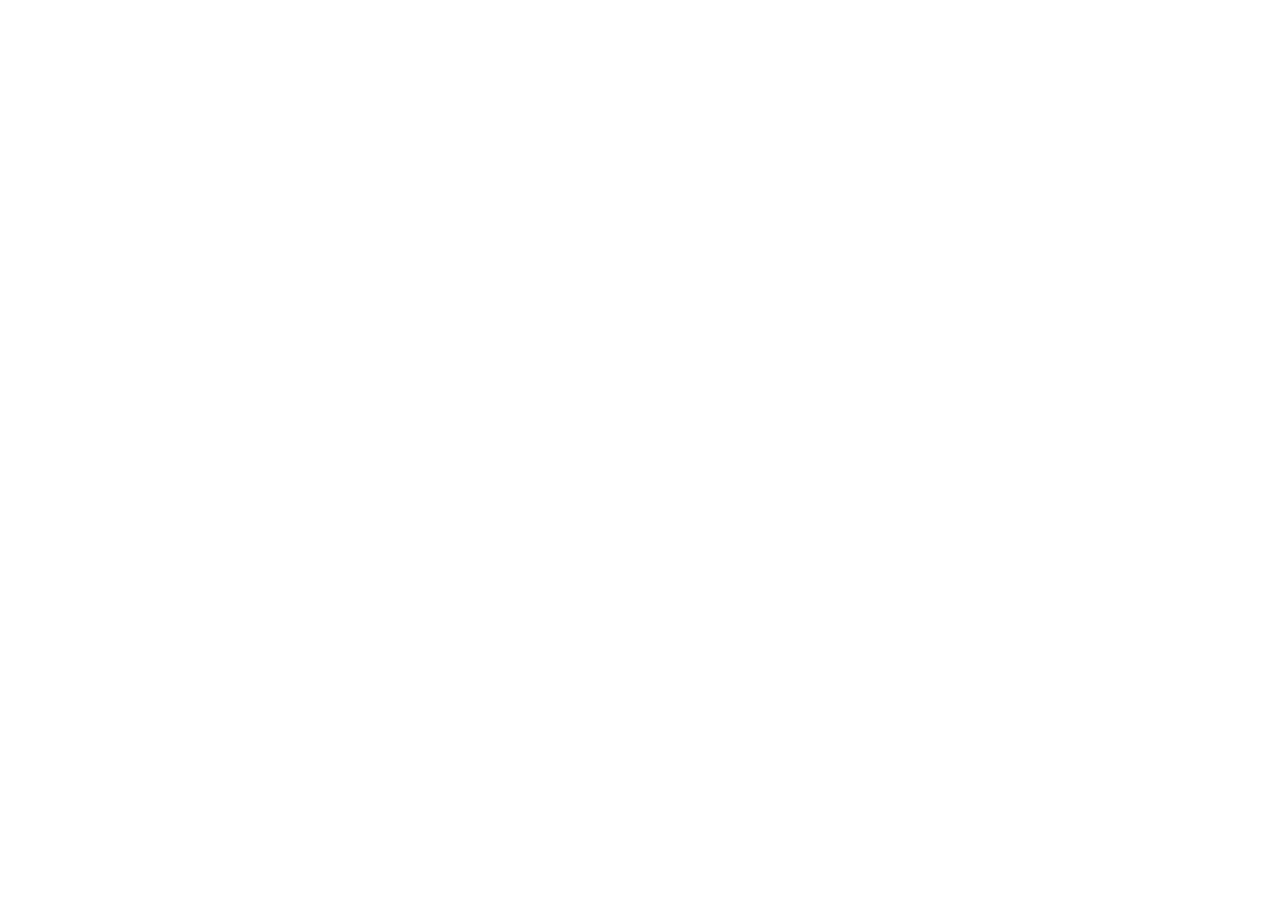
==== commit 629f3877: "v3 v3" ====
--- a/index.html
+++ b/index.html
@@ -1,764 +1,66 @@
 <!DOCTYPE html>
-<html lang="en">
+<html lang="tr">
 <head>
-  <meta charset="UTF-8" />
-  <meta name="viewport" content="width=device-width, initial-scale=1.0" />
-  <title>Tansel Kılıç — AI & Digital Transformation Executive</title>
-  <meta name="description" content="Technology executive with 20+ years of experience. AI & LLM transformation, fintech, engineering leadership. Based in Istanbul." />
-  <link rel="preconnect" href="https://fonts.googleapis.com" />
-  <link rel="preconnect" href="https://fonts.gstatic.com" crossorigin />
-  <link href="https://fonts.googleapis.com/css2?family=Inter:wght@300;400;500;600;700&family=JetBrains+Mono:wght@400;500&display=swap" rel="stylesheet" />
-  <style>
-    *, *::before, *::after { box-sizing: border-box; margin: 0; padding: 0; }
+  <meta charset="UTF-8">
+  <meta name="viewport" content="width=device-width, initial-scale=1">
+  <meta name="color-scheme" content="light">
+  <title>Tansel KILIÇ — Technology Leader & AI Executive</title>
+  <meta name="description" content="Technology executive with 20+ years leading large-scale platforms, engineering organizations, and AI transformation initiatives across fintech, e-commerce, and digital ecosystems.">
+  
+  <!-- Open Graph -->
+  <meta property="og:title" content="Tansel KILIÇ — Technology Leader & AI Executive">
+  <meta property="og:description" content="Technology executive with 20+ years leading large-scale platforms, engineering organizations, and AI transformation initiatives across fintech, e-commerce, and digital ecosystems.">
+  <meta property="og:type" content="website">
+  <meta property="og:url" content="https://tanselkilic.com">
+  <meta property="og:image" content="https://tanselkilic.com/og-image.png">
+  <meta property="og:locale" content="tr_TR">
+  <meta property="og:site_name" content="Tansel KILIÇ">
+  
+  <!-- Twitter -->
+  <meta name="twitter:card" content="summary_large_image">
+  <meta name="twitter:title" content="Tansel KILIÇ — Technology Leader & AI Executive">
+  <meta name="twitter:description" content="Technology executive with 20+ years leading large-scale platforms, engineering organizations, and AI transformation initiatives across fintech, e-commerce, and digital ecosystems.">
+  <meta name="twitter:image" content="https://tanselkilic.com/og-image.png">
+  
+  <!-- Canonical -->
+  <link rel="canonical" href="https://tanselkilic.com">
+  
+  <!-- Fonts -->
+  <link rel="preconnect" href="https://fonts.googleapis.com">
+  <link rel="preconnect" href="https://fonts.gstatic.com" crossorigin>
+  <link href="https://fonts.googleapis.com/css2?family=IBM+Plex+Sans:wght@400;500;600;700&family=Newsreader:wght@500;600;700&display=swap" rel="stylesheet">
+  
+  <!-- Styles -->
+  <link rel="stylesheet" href="css/styles.css">
 
-    :root {
-      --bg:       #f8fafc;
-      --bg2:      #f1f5f9;
-      --surface:  #ffffff;
-      --card:     #ffffff;
-      --border:   rgba(100,116,139,.13);
-      --accent:   #2563eb;
-      --accent2:  #7c3aed;
-      --green:    #16a34a;
-      --text:     #0f172a;
-      --muted:    #64748b;
-      --dim:      #94a3b8;
+  <!-- JSON-LD Profile Schema -->
+  <script type="application/ld+json">
+    {
+      "@context": "https://schema.org",
+      "@type": "ProfilePage",
+      "mainEntity": {
+        "@type": "Person",
+        "name": "Tansel KILIÇ",
+        "jobTitle": "Technology Leader & AI Executive / Teknoloji Lideri & AI Yöneticisi",
+        "url": "https://tanselkilic.com",
+        "email": "tanselkilic@gmail.com",
+        "sameAs": ["https://www.linkedin.com/in/tanselkilic/"],
+        "address": {
+          "@type": "PostalAddress",
+          "addressLocality": "İstanbul",
+          "addressCountry": "TR"
+        }
+      }
     }
-
-    html { scroll-behavior: smooth; }
-
-    body {
-      background: var(--bg);
-      color: var(--text);
-      font-family: 'Inter', sans-serif;
-      font-size: 15px;
-      line-height: 1.7;
-      -webkit-font-smoothing: antialiased;
-    }
-
-    /* ─── NAV ─── */
-    nav {
-      position: fixed; top: 0; left: 0; right: 0; z-index: 100;
-      display: flex; justify-content: space-between; align-items: center;
-      padding: 0 6vw; height: 62px;
-      background: rgba(255,255,255,.96);
-      backdrop-filter: blur(20px);
-      border-bottom: 1px solid rgba(37,99,235,.12);
-      box-shadow: 0 1px 16px rgba(15,23,42,.07);
-    }
-    nav::before {
-      content: '';
-      position: absolute; top: 0; left: 0; right: 0; height: 3px;
-      background: linear-gradient(90deg, var(--accent) 0%, var(--accent2) 100%);
-    }
-    .nav-logo {
-      font-size: 16px; font-weight: 700; letter-spacing: .02em; color: var(--text);
-    }
-    .nav-logo span { color: var(--accent); }
-    .nav-links { display: flex; gap: 30px; list-style: none; }
-    .nav-links a {
-      color: var(--muted); text-decoration: none;
-      font-size: 13.5px; font-weight: 500; letter-spacing: .02em;
-      transition: color .2s; position: relative; padding-bottom: 2px;
-    }
-    .nav-links a::after {
-      content: ''; position: absolute; bottom: -2px; left: 0; right: 0; height: 2px;
-      background: var(--accent); border-radius: 2px;
-      transform: scaleX(0); transition: transform .2s;
-    }
-    .nav-links a:hover { color: var(--accent); }
-    .nav-links a:hover::after { transform: scaleX(1); }
-
-    /* ─── HERO ─── */
-    .hero {
-      min-height: 100vh; display: flex; align-items: center;
-      padding: 110px 6vw 90px; position: relative; overflow: hidden;
-      background: linear-gradient(160deg, #eef4ff 0%, #f0f4ff 30%, #f8fafc 65%, #ffffff 100%);
-    }
-    .hero::after {
-      content: '';
-      position: absolute; bottom: 0; left: 0; right: 0; height: 1px;
-      background: linear-gradient(90deg, transparent 0%, rgba(37,99,235,.18) 30%, rgba(124,58,237,.15) 70%, transparent 100%);
-    }
-    .hero-grid {
-      position: absolute; inset: 0;
-      background-image:
-        linear-gradient(rgba(37,99,235,.07) 1px, transparent 1px),
-        linear-gradient(90deg, rgba(37,99,235,.07) 1px, transparent 1px);
-      background-size: 52px 52px;
-      mask-image: radial-gradient(ellipse 85% 80% at 50% 40%, black 10%, transparent 80%);
-    }
-    .hero-glow {
-      position: absolute; inset: 0; pointer-events: none;
-      background:
-        radial-gradient(ellipse 70% 55% at 60% 35%, rgba(37,99,235,.1) 0%, transparent 65%),
-        radial-gradient(ellipse 50% 45% at 10% 70%, rgba(124,58,237,.08) 0%, transparent 55%);
-    }
-    .hero-shape {
-      position: absolute; top: -120px; right: -120px;
-      width: 520px; height: 520px; border-radius: 50%;
-      background: radial-gradient(circle, rgba(37,99,235,.07) 0%, transparent 70%);
-      pointer-events: none;
-    }
-    .hero-content { position: relative; max-width: 740px; }
-
-    .hero-badge {
-      display: inline-flex; align-items: center; gap: 8px;
-      background: rgba(37,99,235,.07); border: 1px solid rgba(37,99,235,.2);
-      border-radius: 20px; padding: 5px 14px;
-      font-size: 11.5px; font-weight: 600; color: var(--accent);
-      letter-spacing: .06em; text-transform: uppercase; margin-bottom: 22px;
-    }
-    .hero-badge .dot {
-      width: 6px; height: 6px; background: var(--green);
-      border-radius: 50%; box-shadow: 0 0 8px var(--green);
-      animation: blink 2s ease-in-out infinite;
-    }
-    @keyframes blink { 0%,100%{opacity:1} 50%{opacity:.25} }
-
-    h1 {
-      font-size: clamp(38px, 5.5vw, 68px);
-      font-weight: 700; letter-spacing: -.025em; line-height: 1.08; margin-bottom: 10px;
-    }
-    .gradient-text {
-      background: linear-gradient(130deg, #0f172a 0%, var(--accent) 55%, var(--accent2) 100%);
-      -webkit-background-clip: text; -webkit-text-fill-color: transparent; background-clip: text;
-    }
-    .hero-sub {
-      font-size: clamp(15px, 2vw, 19px); color: var(--muted);
-      font-weight: 400; margin-bottom: 20px;
-    }
-    .hero-desc {
-      font-size: 15.5px; color: #475569; max-width: 540px;
-      margin-bottom: 38px; line-height: 1.8;
-    }
-    .hero-cta { display: flex; gap: 12px; flex-wrap: wrap; }
-
-    .btn {
-      display: inline-flex; align-items: center; gap: 8px;
-      padding: 11px 22px; border-radius: 8px;
-      font-size: 14px; font-weight: 600; text-decoration: none;
-      transition: all .2s; cursor: pointer; border: none;
-    }
-    .btn-primary { background: var(--accent); color: #ffffff; }
-    .btn-primary:hover { background: #1d4ed8; transform: translateY(-2px); box-shadow: 0 8px 24px rgba(37,99,235,.22); }
-    .btn-outline { background: transparent; color: var(--text); border: 1px solid var(--border); }
-    .btn-outline:hover { border-color: var(--accent); color: var(--accent); transform: translateY(-2px); }
-
-    /* ─── STATS BAR ─── */
-    .stats-bar {
-      background: #ffffff;
-      border-top: 1px solid rgba(37,99,235,.1);
-      border-bottom: 1px solid var(--border);
-      box-shadow: 0 4px 20px rgba(15,23,42,.05);
-      padding: 30px 6vw;
-    }
-    .stats-inner {
-      max-width: 1100px; margin: 0 auto;
-      display: grid; grid-template-columns: repeat(4,1fr);
-      gap: 20px; text-align: center;
-    }
-    .stat-num { font-size: 34px; font-weight: 700; color: var(--accent); letter-spacing: -.02em; }
-    .stat-label { font-size: 13px; color: var(--muted); margin-top: 3px; }
-
-    /* ─── SECTIONS ─── */
-    section { padding: 80px 6vw; max-width: 1100px; margin: 0 auto; }
-    .section-label {
-      font-family: 'JetBrains Mono', monospace;
-      font-size: 11.5px; color: var(--accent);
-      letter-spacing: .12em; text-transform: uppercase; margin-bottom: 10px;
-    }
-    h2 {
-      font-size: clamp(24px, 3vw, 38px);
-      font-weight: 700; letter-spacing: -.02em; margin-bottom: 12px;
-    }
-    .section-divider {
-      height: 1px; background: linear-gradient(90deg, var(--border) 0%, transparent 80%);
-      margin-bottom: 44px;
-    }
-
-    /* ─── FOCUS CARDS ─── */
-    .cards-3 {
-      display: grid; grid-template-columns: repeat(3,1fr); gap: 18px;
-    }
-    .focus-card {
-      background: var(--card); border: 1px solid var(--border);
-      border-radius: 14px; padding: 26px;
-      box-shadow: 0 1px 4px rgba(15,23,42,.05);
-      transition: border-color .25s, transform .25s, box-shadow .25s;
-    }
-    .focus-card:hover { border-color: rgba(37,99,235,.35); transform: translateY(-3px); box-shadow: 0 8px 32px rgba(37,99,235,.08); }
-    .card-icon {
-      width: 42px; height: 42px; border-radius: 10px;
-      display: flex; align-items: center; justify-content: center;
-      font-size: 19px; margin-bottom: 14px;
-    }
-    .icon-blue   { background: rgba(37,99,235,.1); }
-    .icon-purple { background: rgba(124,58,237,.1); }
-    .icon-teal   { background: rgba(13,148,136,.1); }
-    .card-title  { font-size: 15.5px; font-weight: 600; margin-bottom: 9px; }
-    .card-body   { font-size: 13.5px; color: var(--muted); line-height: 1.75; }
-
-    /* ─── AI PROJECTS ─── */
-    .ai-projects { display: flex; flex-direction: column; gap: 18px; }
-    .ai-card {
-      background: var(--card); border: 1px solid var(--border);
-      border-radius: 14px; padding: 26px 30px;
-      display: grid; grid-template-columns: 36px 1fr; gap: 18px; align-items: start;
-      box-shadow: 0 1px 4px rgba(15,23,42,.05);
-      transition: border-color .25s, transform .2s, box-shadow .2s;
-    }
-    .ai-card:hover { border-color: rgba(37,99,235,.3); transform: translateY(-2px); }
-    .ai-card-num {
-      font-family: 'JetBrains Mono', monospace;
-      font-size: 12px; color: var(--accent); padding-top: 4px;
-    }
-    .ai-card-title { font-size: 16px; font-weight: 600; margin-bottom: 8px; }
-    .ai-card-body  { font-size: 13.5px; color: var(--muted); line-height: 1.75; }
-    .tag-row { display: flex; flex-wrap: wrap; gap: 7px; margin-top: 14px; }
-    .tag {
-      font-size: 11.5px; font-weight: 500; padding: 4px 10px;
-      border-radius: 5px; background: rgba(37,99,235,.07);
-      border: 1px solid rgba(37,99,235,.18); color: var(--accent);
-    }
-    .tag.purple {
-      background: rgba(124,58,237,.07); border-color: rgba(124,58,237,.18); color: var(--accent2);
-    }
-
-    /* ─── TIMELINE ─── */
-    .timeline { position: relative; }
-    .timeline::before {
-      content: ''; position: absolute; left: 0; top: 8px; bottom: 8px; width: 1px;
-      background: linear-gradient(180deg, var(--accent) 0%, var(--accent2) 50%, transparent 100%);
-      opacity: .28;
-    }
-    .tl-item { padding-left: 30px; padding-bottom: 42px; position: relative; }
-    .tl-item:last-child { padding-bottom: 0; }
-    .tl-dot {
-      position: absolute; left: -5px; top: 7px;
-      width: 11px; height: 11px; border-radius: 50%;
-      background: var(--accent); border: 2px solid var(--bg);
-      box-shadow: 0 0 8px rgba(37,99,235,.3);
-    }
-    .tl-dot.current {
-      background: var(--green); box-shadow: 0 0 8px rgba(22,163,74,.35);
-    }
-    .tl-meta {
-      display: flex; flex-wrap: wrap; align-items: baseline;
-      gap: 6px 14px; margin-bottom: 6px;
-    }
-    .tl-company  { font-size: 16.5px; font-weight: 700; color: var(--text); }
-    .tl-role     { font-size: 13.5px; color: var(--accent); font-weight: 500; }
-    .tl-date     {
-      font-family: 'JetBrains Mono', monospace;
-      font-size: 11.5px; color: var(--dim); margin-left: auto;
-    }
-    .tl-highlights { list-style: none; margin-top: 10px; display: flex; flex-direction: column; gap: 6px; }
-    .tl-highlights li {
-      font-size: 13.5px; color: var(--muted);
-      padding-left: 16px; position: relative;
-    }
-    .tl-highlights li::before { content: '›'; position: absolute; left: 0; color: var(--accent); }
-    .tl-ai-badge {
-      display: inline-flex; align-items: center; gap: 5px;
-      background: rgba(37,99,235,.07); border: 1px solid rgba(37,99,235,.18);
-      border-radius: 5px; padding: 3px 9px;
-      font-size: 11px; font-weight: 600; color: var(--accent);
-      letter-spacing: .05em; margin-top: 10px;
-    }
-
-    /* ─── EDUCATION ─── */
-    .edu-cards { display: flex; flex-direction: column; gap: 14px; }
-    .edu-card {
-      background: var(--card); border: 1px solid var(--border);
-      border-radius: 12px; padding: 20px 24px;
-      display: flex; justify-content: space-between; align-items: start; gap: 18px;
-      box-shadow: 0 1px 4px rgba(15,23,42,.05);
-    }
-    .edu-title   { font-size: 15px; font-weight: 600; margin-bottom: 4px; }
-    .edu-school  { font-size: 13px; color: var(--muted); }
-    .edu-year    {
-      font-family: 'JetBrains Mono', monospace;
-      font-size: 11.5px; color: var(--dim); white-space: nowrap; padding-top: 2px;
-    }
-
-    /* ─── SKILLS ─── */
-    .skills-grid { display: grid; grid-template-columns: repeat(2,1fr); gap: 20px; }
-    .skill-group-title {
-      font-size: 12px; font-weight: 600; color: var(--accent);
-      letter-spacing: .06em; text-transform: uppercase; margin-bottom: 11px;
-    }
-    .skill-pills { display: flex; flex-wrap: wrap; gap: 7px; }
-    .pill {
-      font-size: 13px; padding: 5px 12px; border-radius: 6px;
-      background: var(--surface); border: 1px solid var(--border); color: var(--text);
-    }
-
-    /* ─── CONTACT ─── */
-    .contact-wrap {
-      background: var(--card); border: 1px solid var(--border);
-      border-radius: 18px; padding: 52px 48px; text-align: center;
-      position: relative; overflow: hidden;
-      box-shadow: 0 2px 12px rgba(15,23,42,.07);
-    }
-    .contact-wrap::before {
-      content: ''; position: absolute; inset: 0;
-      background: radial-gradient(ellipse 60% 50% at 50% 0%, rgba(37,99,235,.05) 0%, transparent 70%);
-      pointer-events: none;
-    }
-    .contact-title { font-size: 28px; font-weight: 700; margin-bottom: 12px; }
-    .contact-sub {
-      font-size: 15px; color: var(--muted);
-      max-width: 440px; margin: 0 auto 36px; line-height: 1.75;
-    }
-    .contact-links {
-      display: flex; justify-content: center; gap: 12px; flex-wrap: wrap;
-    }
-    .contact-link {
-      display: inline-flex; align-items: center; gap: 9px;
-      padding: 11px 20px; border-radius: 9px; font-size: 13.5px; font-weight: 500;
-      text-decoration: none; background: var(--surface);
-      border: 1px solid var(--border); color: var(--text); transition: all .2s;
-    }
-    .contact-link:hover { border-color: var(--accent); color: var(--accent); transform: translateY(-2px); }
-    .contact-link svg { width: 15px; height: 15px; flex-shrink: 0; }
-
-    /* ─── FOOTER ─── */
-    footer {
-      border-top: 1px solid var(--border);
-      padding: 26px 6vw; text-align: center;
-      font-size: 12px; color: var(--dim);
-    }
-
-    /* ─── RESPONSIVE ─── */
-    @media (max-width: 768px) {
-      .cards-3 { grid-template-columns: 1fr; }
-      .stats-inner { grid-template-columns: repeat(2,1fr); }
-      .skills-grid { grid-template-columns: 1fr; }
-      .ai-card { grid-template-columns: 1fr; gap: 4px; }
-      .edu-card { flex-direction: column; }
-      .nav-links { display: none; }
-      section { padding: 60px 5vw; }
-      .contact-wrap { padding: 32px 20px; }
-      .tl-date { margin-left: 0; }
-    }
-
-    /* ─── FADE IN ─── */
-    .fade-in { opacity: 0; transform: translateY(20px); transition: opacity .5s ease, transform .5s ease; }
-    .fade-in.visible { opacity: 1; transform: translateY(0); }
-  </style>
+  </script>
 </head>
 <body>
+  <header id="siteHeader" class="site-header"></header>
+  <nav id="mobileDrawer" class="mobile-drawer" aria-label="Mobile navigation"></nav>
+  <main id="main"></main>
+  <footer id="siteFooter" class="footer"></footer>
 
-<!-- NAV -->
-<nav>
-  <div class="nav-logo">Technology Leader | AI & Digital Transformation Executive</div>
-  <ul class="nav-links">
-    <li><a href="#about">About</a></li>
-    <li><a href="#ai">AI Work</a></li>
-    <li><a href="#experience">Experience</a></li>
-    <li><a href="#education">Education</a></li>
-    <li><a href="#contact">Contact</a></li>
-  </ul>
-</nav>
-
-<!-- HERO -->
-<div class="hero">
-  <div class="hero-grid"></div>
-  <div class="hero-glow"></div>
-  <div class="hero-shape"></div>
-  <div class="hero-content">
-    <div class="hero-badge"><span class="dot"></span>Available for consulting</div>
-    <h1><span class="gradient-text">Tansel Kılıç</span></h1>
-    <p class="hero-sub">AI & Digital Transformation Executive &nbsp;·&nbsp; Ex-CTO &nbsp;·&nbsp; Fractional CTO</p>
-    <p class="hero-desc">
-      I help companies turn AI from an experiment into a production system —
-      improving decisions, automating operations, and delivering at scale.
-      20+ years across fintech, e-commerce &amp; digital ecosystems.
-    </p>
-    <div class="hero-cta">
-      <a href="#contact" class="btn btn-primary">
-        <svg viewBox="0 0 16 16" width="14" fill="currentColor"><path d="M.05 3.555A2 2 0 0 1 2 2h12a2 2 0 0 1 1.95 1.555L8 8.414.05 3.555ZM0 4.697v7.104l5.803-3.558L0 4.697ZM6.761 8.83l-6.57 4.026A2 2 0 0 0 2 14h12a2 2 0 0 0 1.808-1.144l-6.57-4.025L8 9.586l-1.239-.757ZM16 4.697l-5.803 3.546L16 11.801V4.697Z"/></svg>
-        Get in touch
-      </a>
-      <a href="https://www.linkedin.com/in/tanselkilic/" target="_blank" rel="noopener" class="btn btn-outline">
-        <svg viewBox="0 0 24 24" width="14" fill="currentColor"><path d="M20.447 20.452h-3.554v-5.569c0-1.328-.027-3.037-1.852-3.037-1.853 0-2.136 1.445-2.136 2.939v5.667H9.351V9h3.414v1.561h.046c.477-.9 1.637-1.85 3.37-1.85 3.601 0 4.267 2.37 4.267 5.455v6.286zM5.337 7.433a2.062 2.062 0 0 1-2.063-2.065 2.064 2.064 0 1 1 2.063 2.065zm1.782 13.019H3.555V9h3.564v11.452zM22.225 0H1.771C.792 0 0 .774 0 1.729v20.542C0 23.227.792 24 1.771 24h20.451C23.2 24 24 23.227 24 22.271V1.729C24 .774 23.2 0 22.222 0h.003z"/></svg>
-        LinkedIn
-      </a>
-    </div>
-  </div>
-</div>
-
-<!-- STATS -->
-<div class="stats-bar">
-  <div class="stats-inner">
-    <div class="fade-in">
-      <div class="stat-num">20+</div>
-      <div class="stat-label">Years of Experience</div>
-    </div>
-    <div class="fade-in">
-      <div class="stat-num">50+</div>
-      <div class="stat-label">Engineers Led</div>
-    </div>
-    <div class="fade-in">
-      <div class="stat-num">6×</div>
-      <div class="stat-label">CTO / Director Roles</div>
-    </div>
-    <div class="fade-in">
-      <div class="stat-num">LLM</div>
-      <div class="stat-label">Production AI Systems</div>
-    </div>
-  </div>
-</div>
-
-<!-- ABOUT -->
-<section id="about">
-  <div class="section-label fade-in">// about</div>
-  <h2 class="fade-in">Where tech meets execution</h2>
-  <div class="section-divider"></div>
-  <div class="cards-3">
-    <div class="focus-card fade-in">
-      <div class="card-icon icon-blue">🤖</div>
-      <div class="card-title">AI & LLM in Production</div>
-      <div class="card-body">I build AI systems that run in the real world — LLM pipelines for document intelligence, NLP-based fraud detection, and AI-native workflows designed with compliance and human oversight from day one.</div>
-    </div>
-    <div class="focus-card fade-in">
-      <div class="card-icon icon-purple">🏗️</div>
-      <div class="card-title">Technology Leadership</div>
-      <div class="card-body">As CTO across multiple companies, I've led engineering organizations of 50+ across backend, frontend, QA, DevOps and infrastructure — aligning technical roadmaps with business outcomes at pace.</div>
-    </div>
-    <div class="focus-card fade-in">
-      <div class="card-icon icon-teal">🔄</div>
-      <div class="card-title">Digital Transformation</div>
-      <div class="card-body">From legacy modernization to cloud-native microservices architectures serving millions of users — I turn transformation initiatives into shipped products, not slide decks.</div>
-    </div>
-  </div>
-</section>
-
-<!-- AI WORK -->
-<section id="ai">
-  <div class="section-label fade-in">// ai work</div>
-  <h2 class="fade-in">AI & LLM initiatives</h2>
-  <p style="color:var(--muted);margin-bottom:40px;max-width:580px;font-size:14.5px" class="fade-in">
-    Selected production AI systems I designed and led — built for measurable business impact, not demos.
-  </p>
-  <div class="section-divider"></div>
-  <div class="ai-projects">
-
-    <div class="ai-card fade-in">
-      <div class="ai-card-num">01</div>
-      <div>
-        <div class="ai-card-title">LLM-based Document Intelligence Platform</div>
-        <div class="ai-card-body">Designed and implemented a local LLM-based system at Ozan Elektronik Para to analyze high-volume incoming financial documents and automatically generate structured action items. Reduced manual review effort significantly while ensuring full data privacy through on-premise model architecture — keeping sensitive financial data off third-party clouds.</div>
-        <div class="tag-row">
-          <span class="tag">Local LLM</span>
-          <span class="tag">Document Processing</span>
-          <span class="tag">On-Premise</span>
-          <span class="tag purple">Fintech</span>
-          <span class="tag purple">Compliance</span>
-        </div>
-      </div>
-    </div>
-
-    <div class="ai-card fade-in">
-      <div class="ai-card-num">02</div>
-      <div>
-        <div class="ai-card-title">FraudInsight — AI-powered Fraud Detection</div>
-        <div class="ai-card-body">Initiated and led development of an AI-driven fraud detection system analyzing transaction data and textual signals using NLP and LLM technologies. Enables real-time identification of suspicious patterns well beyond rule-based systems. Designed a scalable cross-domain architecture targeting fintech, e-commerce, and telecom use cases.</div>
-        <div class="tag-row">
-          <span class="tag">NLP</span>
-          <span class="tag">LLM</span>
-          <span class="tag">Real-time Inference</span>
-          <span class="tag purple">Fraud Detection</span>
-          <span class="tag purple">Cross-domain</span>
-        </div>
-      </div>
-    </div>
-
-    <div class="ai-card fade-in">
-      <div class="ai-card-num">03</div>
-      <div>
-        <div class="ai-card-title">AI-Native Meeting Intelligence — Huudle.io</div>
-        <div class="ai-card-body">Led the full technical architecture of Huudle, an AI-enhanced meeting platform integrating OpenAI API and Whisper for real-time transcription, summarization, and meeting intelligence. Built on a modern serverless stack across AWS, Azure, and Google Cloud serving thousands of users.</div>
-        <div class="tag-row">
-          <span class="tag">OpenAI API</span>
-          <span class="tag">Whisper</span>
-          <span class="tag">Serverless</span>
-          <span class="tag purple">SaaS Product</span>
-          <span class="tag purple">Real-time</span>
-        </div>
-      </div>
-    </div>
-
-    <div class="ai-card fade-in">
-      <div class="ai-card-num">04</div>
-      <div>
-        <div class="ai-card-title">Blockchain & Digital Asset Custody</div>
-        <div class="ai-card-body">Delivered consulting engagements on blockchain infrastructure and digital asset custody with enterprise-grade security. Oversaw mission-critical crypto infrastructure including HSM integrations (Thales, SafeNet) and secure cryptographic protocols (mTLS, PKI).</div>
-        <div class="tag-row">
-          <span class="tag">Blockchain</span>
-          <span class="tag">HSM</span>
-          <span class="tag">PKI / mTLS</span>
-          <span class="tag purple">Enterprise Security</span>
-        </div>
-      </div>
-    </div>
-
-  </div>
-</section>
-
-<!-- EXPERIENCE -->
-<section id="experience">
-  <div class="section-label fade-in">// experience</div>
-  <h2 class="fade-in">Career timeline</h2>
-  <div class="section-divider"></div>
-  <div class="timeline">
-
-    <div class="tl-item fade-in">
-      <div class="tl-dot current"></div>
-      <div class="tl-meta">
-        <span class="tl-company">Self-Employed</span>
-        <span class="tl-role">AI & Digital Transformation Executive · Fractional CTO</span>
-        <span class="tl-date">Jan 2026 — Present</span>
-      </div>
-      <ul class="tl-highlights">
-        <li>Advising companies on AI adoption strategies with focus on practical implementation and measurable impact</li>
-        <li>Designing AI-native workflows with strong accuracy standards and human oversight models</li>
-        <li>Consulting on blockchain and digital asset custody with enterprise-grade security requirements</li>
-        <li>Overseeing mission-critical crypto infrastructure — HSM integrations (Thales, SafeNet), mTLS, PKI</li>
-      </ul>
-      <span class="tl-ai-badge">✦ AI Focus</span>
-    </div>
-
-    <div class="tl-item fade-in">
-      <div class="tl-dot"></div>
-      <div class="tl-meta">
-        <span class="tl-company">Ozan Elektronik Para</span>
-        <span class="tl-role">Chief Technology Officer</span>
-        <span class="tl-date">Nov 2024 — Dec 2025</span>
-      </div>
-      <ul class="tl-highlights">
-        <li>Directed end-to-end technology operations and strategy for a leading fintech & digital payments company</li>
-        <li>Led multidisciplinary engineering teams across BE, FE, QA, DevOps and Infrastructure</li>
-        <li>Oversaw Physical POS, Virtual POS (Gateway) and digital wallet product development</li>
-        <li>Cloud-native architectural evolution supporting high-transaction volumes and scalable payment processing</li>
-        <li>Built LLM-based Document Intelligence Platform & FraudInsight AI fraud detection system</li>
-      </ul>
-      <span class="tl-ai-badge">✦ AI Focus</span>
-    </div>
-
-    <div class="tl-item fade-in">
-      <div class="tl-dot"></div>
-      <div class="tl-meta">
-        <span class="tl-company">Saran Group</span>
-        <span class="tl-role">Chief Technology Officer</span>
-        <span class="tl-date">Mar 2024 — Sep 2024</span>
-      </div>
-      <ul class="tl-highlights">
-        <li>Led digital transformation across Tuttur.com, Sonduzluk.com (TJK Betting), Ajansspor.com, RadyoSpor, RadyoTrafik, Saran Digital Studios</li>
-        <li>Defined and implemented IT strategies across diverse media and betting verticals</li>
-      </ul>
-    </div>
-
-    <div class="tl-item fade-in">
-      <div class="tl-dot"></div>
-      <div class="tl-meta">
-        <span class="tl-company">Huudle.io</span>
-        <span class="tl-role">Chief Technology Officer</span>
-        <span class="tl-date">Apr 2023 — Feb 2024</span>
-      </div>
-      <ul class="tl-highlights">
-        <li>Led development of an AI-powered meeting intelligence platform with OpenAI API & Whisper</li>
-        <li>Architected serverless stack on AWS, Azure, Google Cloud, Netlify and Supabase</li>
-        <li>Recruited and scaled engineering teams; ensured security and data privacy compliance</li>
-      </ul>
-      <span class="tl-ai-badge">✦ AI Focus</span>
-    </div>
-
-    <div class="tl-item fade-in">
-      <div class="tl-dot"></div>
-      <div class="tl-meta">
-        <span class="tl-company">Pisano</span>
-        <span class="tl-role">Director of Software Engineering</span>
-        <span class="tl-date">Feb 2022 — Feb 2023</span>
-      </div>
-      <ul class="tl-highlights">
-        <li>Owned IT roadmap, budget and strategy; expanded engineering team 3× in one year</li>
-        <li>Managed full department: Development, DevOps, QA, Integration, PO, BA</li>
-        <li>Developed partnerships with Microsoft, Salesforce and Azure Marketplace</li>
-      </ul>
-    </div>
-
-    <div class="tl-item fade-in">
-      <div class="tl-dot"></div>
-      <div class="tl-meta">
-        <span class="tl-company">Demirören Teknoloji / Azerloterya</span>
-        <span class="tl-role">Director of Software Engineering</span>
-        <span class="tl-date">Jul 2021 — Feb 2022</span>
-      </div>
-      <ul class="tl-highlights">
-        <li>Built 100+ microservices on Azure for the Azerlottery (Azerbaijan) sports betting platform</li>
-        <li>Managed 30–35 engineers on Scrum / Kanban; oversaw Azure DevOps and public cloud deployments</li>
-      </ul>
-    </div>
-
-    <div class="tl-item fade-in">
-      <div class="tl-dot"></div>
-      <div class="tl-meta">
-        <span class="tl-company">Odeon Software & Technology</span>
-        <span class="tl-role">E-commerce Senior Manager</span>
-        <span class="tl-date">Feb 2020 — Jul 2021</span>
-      </div>
-      <ul class="tl-highlights">
-        <li>Led 30–35 engineers across OTI Holding's e-commerce and travel platforms (coral.ru, coraltatil.com, etc.)</li>
-        <li>Drove architecture, scalability, and delivery across multiple concurrent products</li>
-      </ul>
-    </div>
-
-    <div class="tl-item fade-in">
-      <div class="tl-dot"></div>
-      <div class="tl-meta">
-        <span class="tl-company">LC Waikiki</span>
-        <span class="tl-role">E-commerce Software Development Manager</span>
-        <span class="tl-date">Apr 2019 — Feb 2020</span>
-      </div>
-      <ul class="tl-highlights">
-        <li>Led digital and agile transformation for one of Turkey's largest fashion retailers</li>
-      </ul>
-    </div>
-
-    <div class="tl-item fade-in">
-      <div class="tl-dot"></div>
-      <div class="tl-meta">
-        <span class="tl-company">Doğan Holding — Hürriyet / Demirören Gazetecilik</span>
-        <span class="tl-role">Project & Software Development Manager → SDM</span>
-        <span class="tl-date">Sep 2011 — Apr 2019</span>
-      </div>
-      <ul class="tl-highlights">
-        <li>8-year tenure across Turkey's largest media brands: Hürriyet, Bigpara, Mahmure, Posta, Fanatik</li>
-        <li>Drove agile transformation, performance infrastructure, and grew from engineer to senior manager</li>
-      </ul>
-    </div>
-
-  </div>
-</section>
-
-<!-- SKILLS -->
-<section id="skills">
-  <div class="section-label fade-in">// skills & tech</div>
-  <h2 class="fade-in">Technical toolkit</h2>
-  <div class="section-divider"></div>
-  <div class="skills-grid">
-    <div class="fade-in">
-      <div class="skill-group-title">AI & Machine Learning</div>
-      <div class="skill-pills">
-        <span class="pill">LLM Integration</span>
-        <span class="pill">OpenAI API</span>
-        <span class="pill">Whisper</span>
-        <span class="pill">NLP</span>
-        <span class="pill">RAG Systems</span>
-        <span class="pill">Local Models</span>
-        <span class="pill">Prompt Engineering</span>
-      </div>
-    </div>
-    <div class="fade-in">
-      <div class="skill-group-title">Cloud & Infrastructure</div>
-      <div class="skill-pills">
-        <span class="pill">AWS</span>
-        <span class="pill">Azure</span>
-        <span class="pill">Google Cloud</span>
-        <span class="pill">Docker</span>
-        <span class="pill">Kubernetes</span>
-        <span class="pill">Serverless</span>
-        <span class="pill">Azure DevOps</span>
-      </div>
-    </div>
-    <div class="fade-in">
-      <div class="skill-group-title">Architecture & Data</div>
-      <div class="skill-pills">
-        <span class="pill">Microservices</span>
-        <span class="pill">Cloud-Native</span>
-        <span class="pill">Event-Driven</span>
-        <span class="pill">Kafka</span>
-        <span class="pill">Redis</span>
-        <span class="pill">PostgreSQL</span>
-        <span class="pill">MongoDB</span>
-      </div>
-    </div>
-    <div class="fade-in">
-      <div class="skill-group-title">Leadership & Process</div>
-      <div class="skill-pills">
-        <span class="pill">CTO / VP Engineering</span>
-        <span class="pill">Team Scaling</span>
-        <span class="pill">Agile / Scrum</span>
-        <span class="pill">Roadmap Strategy</span>
-        <span class="pill">OKRs</span>
-        <span class="pill">M&A Integration</span>
-      </div>
-    </div>
-  </div>
-</section>
-
-<!-- EDUCATION -->
-<section id="education">
-  <div class="section-label fade-in">// education</div>
-  <h2 class="fade-in">Academic background</h2>
-  <div class="section-divider"></div>
-  <div class="edu-cards">
-    <div class="edu-card fade-in">
-      <div>
-        <div class="edu-title">MSc in Big Data & Business Analytics</div>
-        <div class="edu-school">ITU — Istanbul Technical University</div>
-      </div>
-      <div class="edu-year">2024 — Present</div>
-    </div>
-    <div class="edu-card fade-in">
-      <div>
-        <div class="edu-title">BSc in Management Information Systems</div>
-        <div class="edu-school">Ahmet Yesevi University</div>
-      </div>
-      <div class="edu-year">2005 — 2009</div>
-    </div>
-    <div class="edu-card fade-in">
-      <div>
-        <div class="edu-title">Associate's Degree — Computer Programming</div>
-        <div class="edu-school">Ondokuz Mayıs University (OMÜ), Samsun</div>
-      </div>
-      <div class="edu-year">1999 — 2001</div>
-    </div>
-  </div>
-</section>
-
-<!-- CONTACT -->
-<section id="contact" style="padding-bottom:100px">
-  <div class="contact-wrap fade-in">
-    <div class="section-label" style="justify-content:center;display:flex;margin-bottom:16px">// contact</div>
-    <div class="contact-title">Let's build something meaningful</div>
-    <p class="contact-sub">
-      Open to fractional CTO engagements, AI transformation advisory, and strategic consulting.
-      Based in Istanbul — working globally.
-    </p>
-    <div class="contact-links">
-      <a href="mailto:tanselkilic@gmail.com" class="contact-link">
-        <svg viewBox="0 0 16 16" fill="currentColor"><path d="M.05 3.555A2 2 0 0 1 2 2h12a2 2 0 0 1 1.95 1.555L8 8.414.05 3.555ZM0 4.697v7.104l5.803-3.558L0 4.697ZM6.761 8.83l-6.57 4.026A2 2 0 0 0 2 14h12a2 2 0 0 0 1.808-1.144l-6.57-4.025L8 9.586l-1.239-.757ZM16 4.697l-5.803 3.546L16 11.801V4.697Z"/></svg>
-        tanselkilic@gmail.com
-      </a>
-      <a href="https://www.linkedin.com/in/tanselkilic/" target="_blank" rel="noopener" class="contact-link">
-        <svg viewBox="0 0 24 24" fill="currentColor"><path d="M20.447 20.452h-3.554v-5.569c0-1.328-.027-3.037-1.852-3.037-1.853 0-2.136 1.445-2.136 2.939v5.667H9.351V9h3.414v1.561h.046c.477-.9 1.637-1.85 3.37-1.85 3.601 0 4.267 2.37 4.267 5.455v6.286zM5.337 7.433a2.062 2.062 0 0 1-2.063-2.065 2.064 2.064 0 1 1 2.063 2.065zm1.782 13.019H3.555V9h3.564v11.452zM22.225 0H1.771C.792 0 0 .774 0 1.729v20.542C0 23.227.792 24 1.771 24h20.451C23.2 24 24 23.227 24 22.271V1.729C24 .774 23.2 0 22.222 0h.003z"/></svg>
-        LinkedIn Profile
-      </a>
-    </div>
-  </div>
-</section>
-
-<footer>© 2026 Tansel Kılıç &nbsp;·&nbsp; Istanbul, Turkey</footer>
-
-<script>
-  const io = new IntersectionObserver(
-    es => es.forEach(e => { if (e.isIntersecting) e.target.classList.add('visible'); }),
-    { threshold: 0.08, rootMargin: '0px 0px -30px 0px' }
-  );
-  document.querySelectorAll('.fade-in').forEach(el => io.observe(el));
-</script>
+  <!-- Scripts -->
+  <script src="js/script.js"></script>
 </body>
 </html>
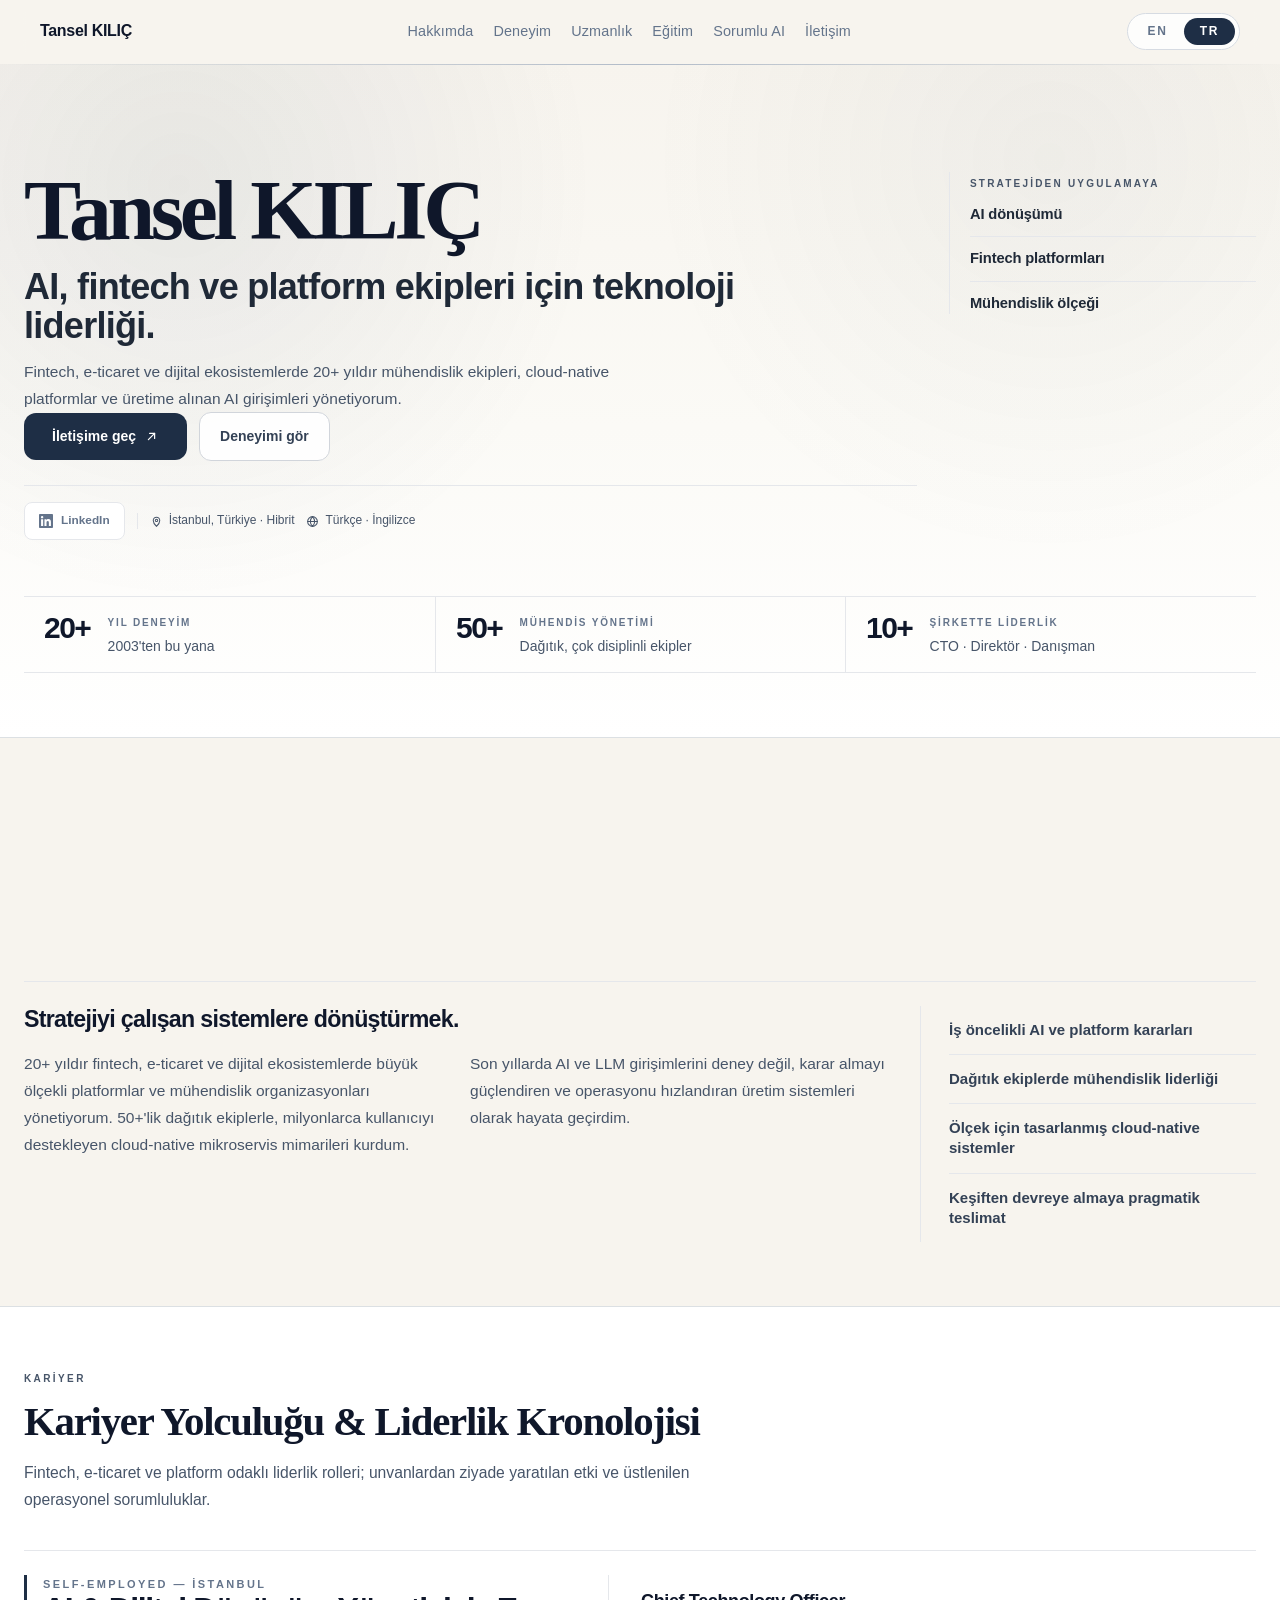
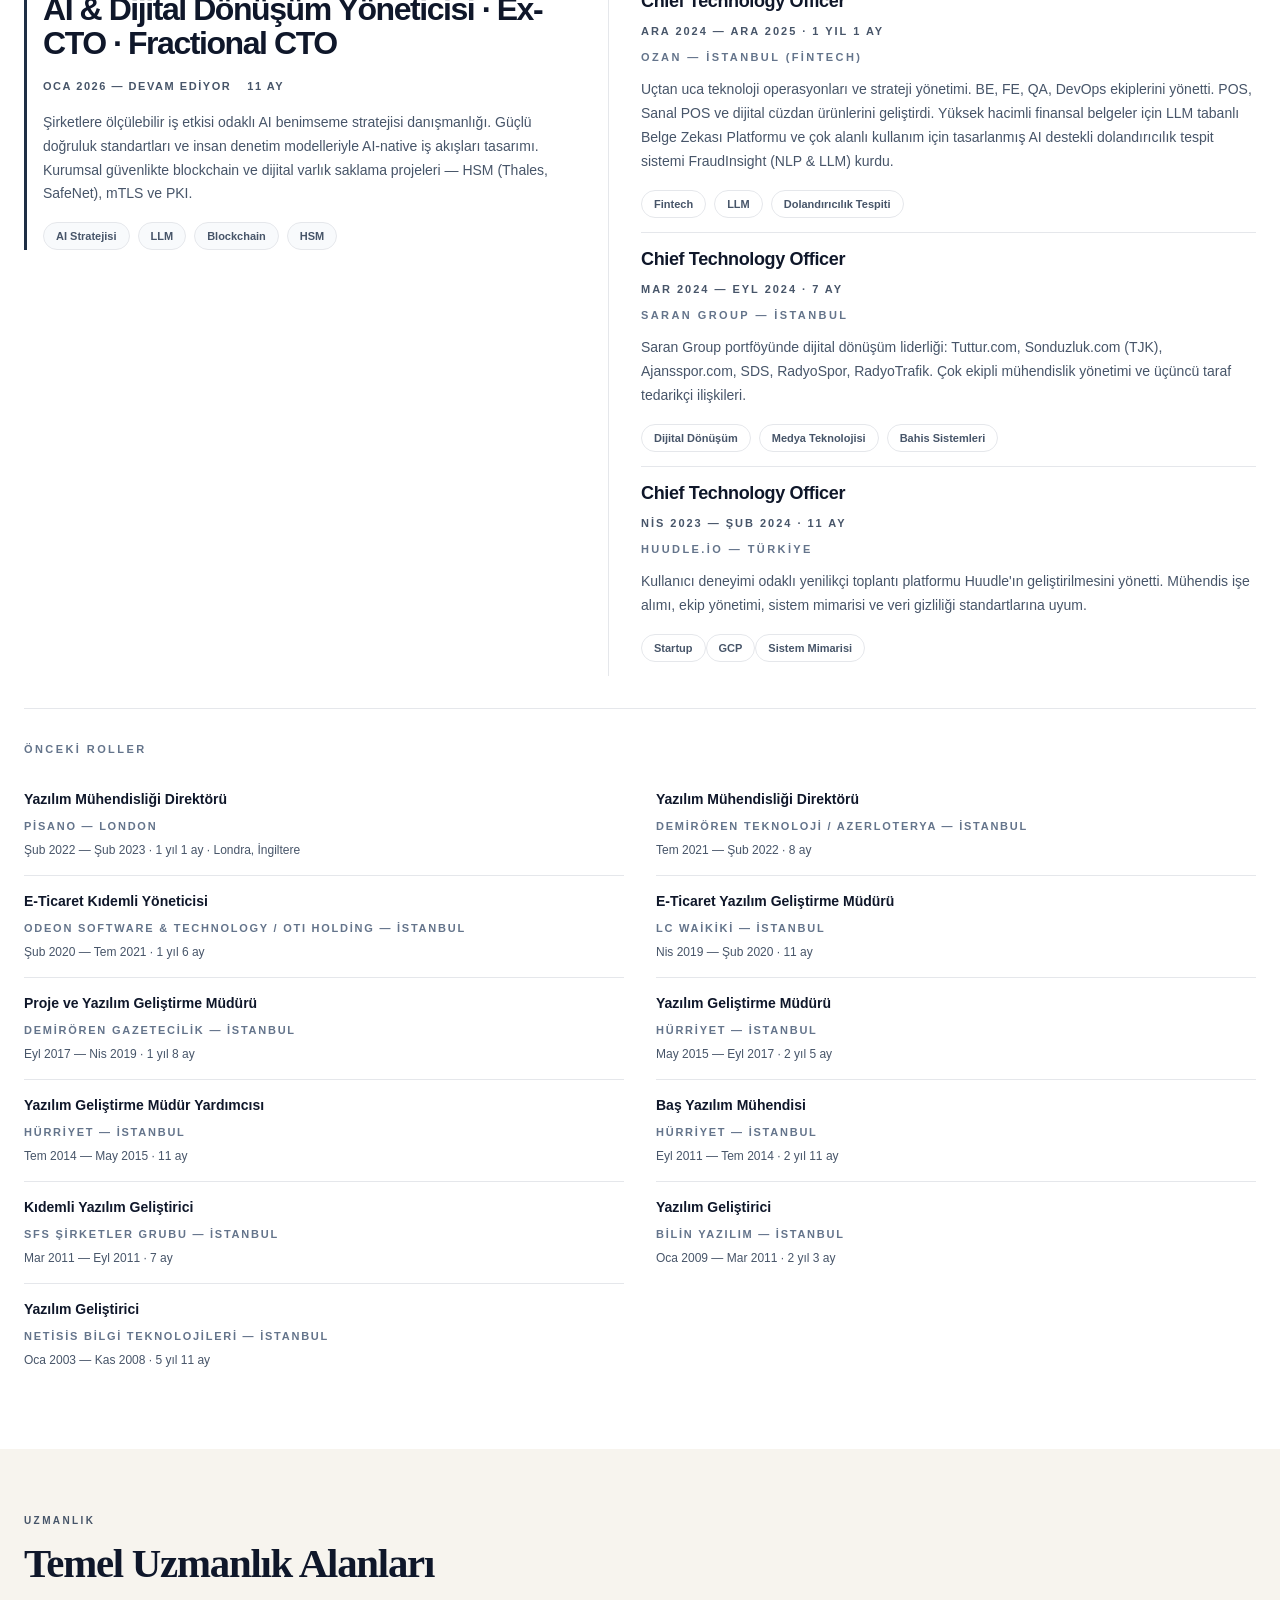
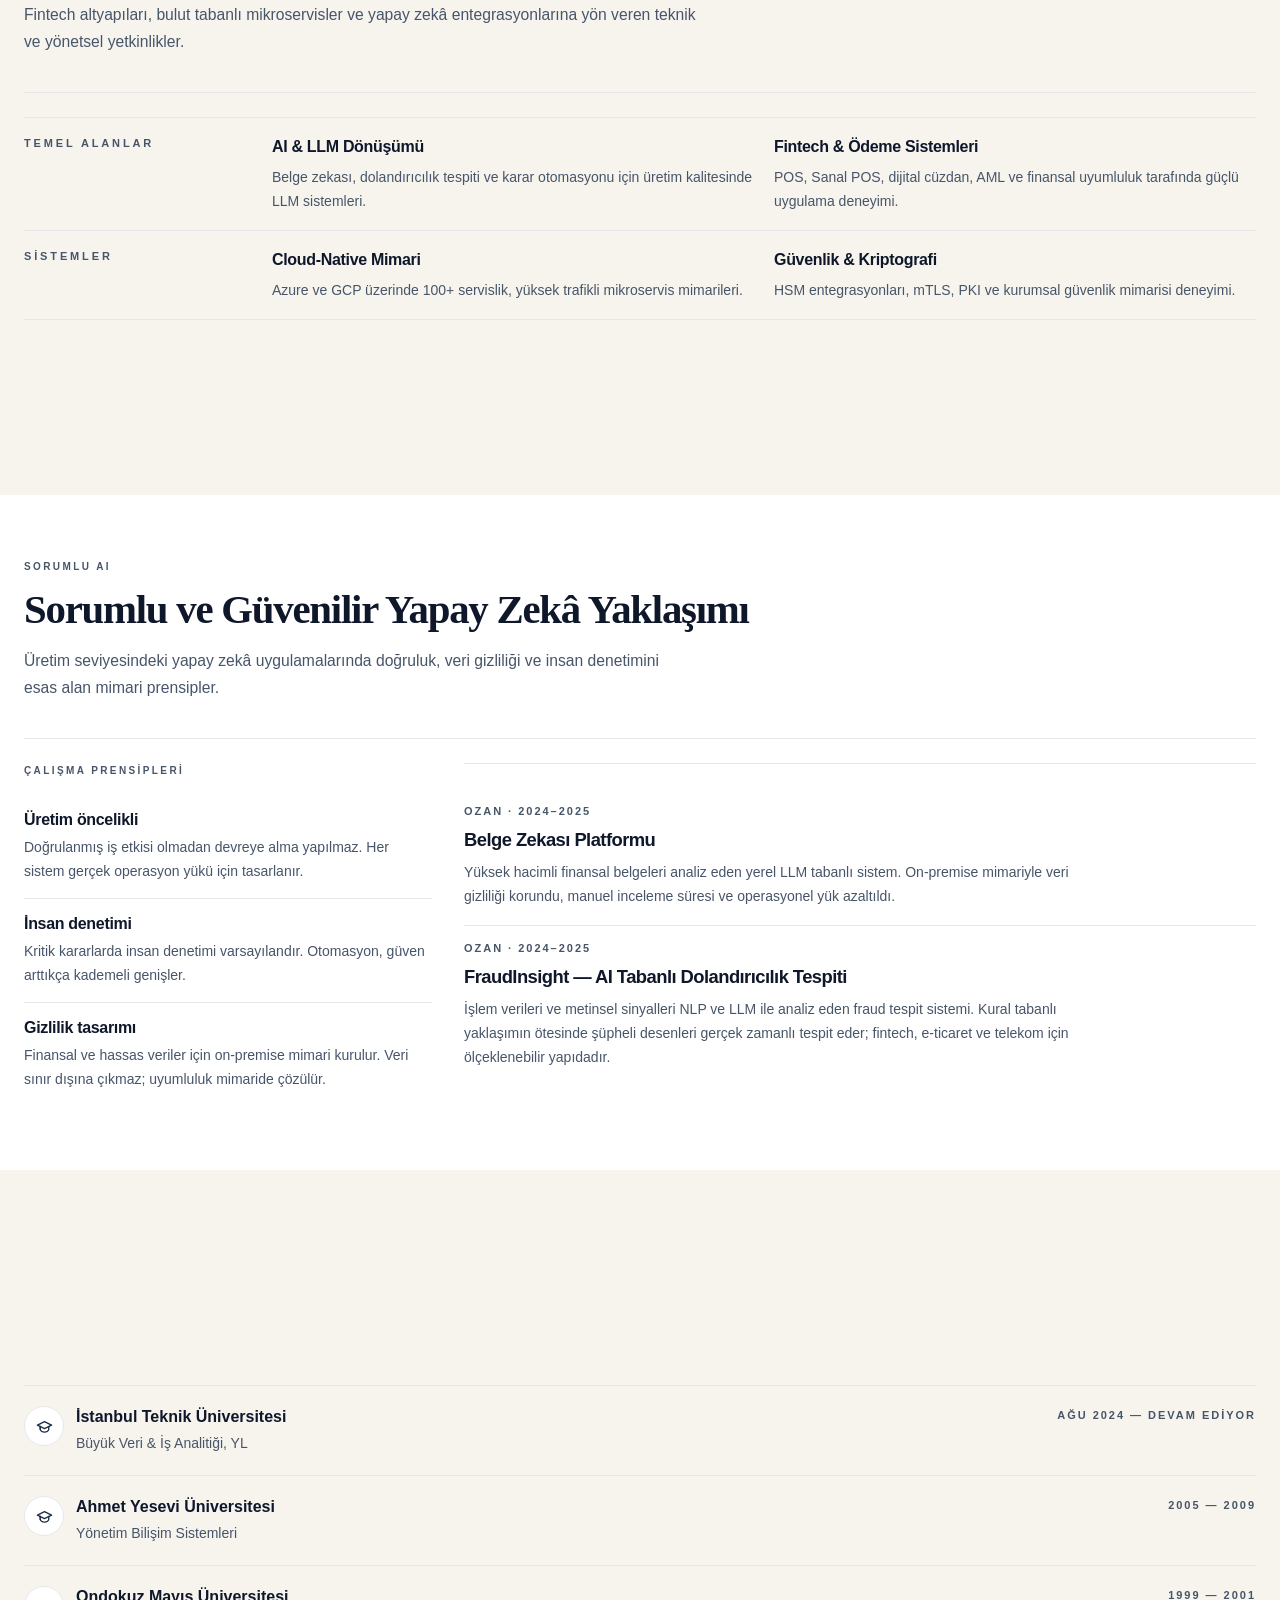
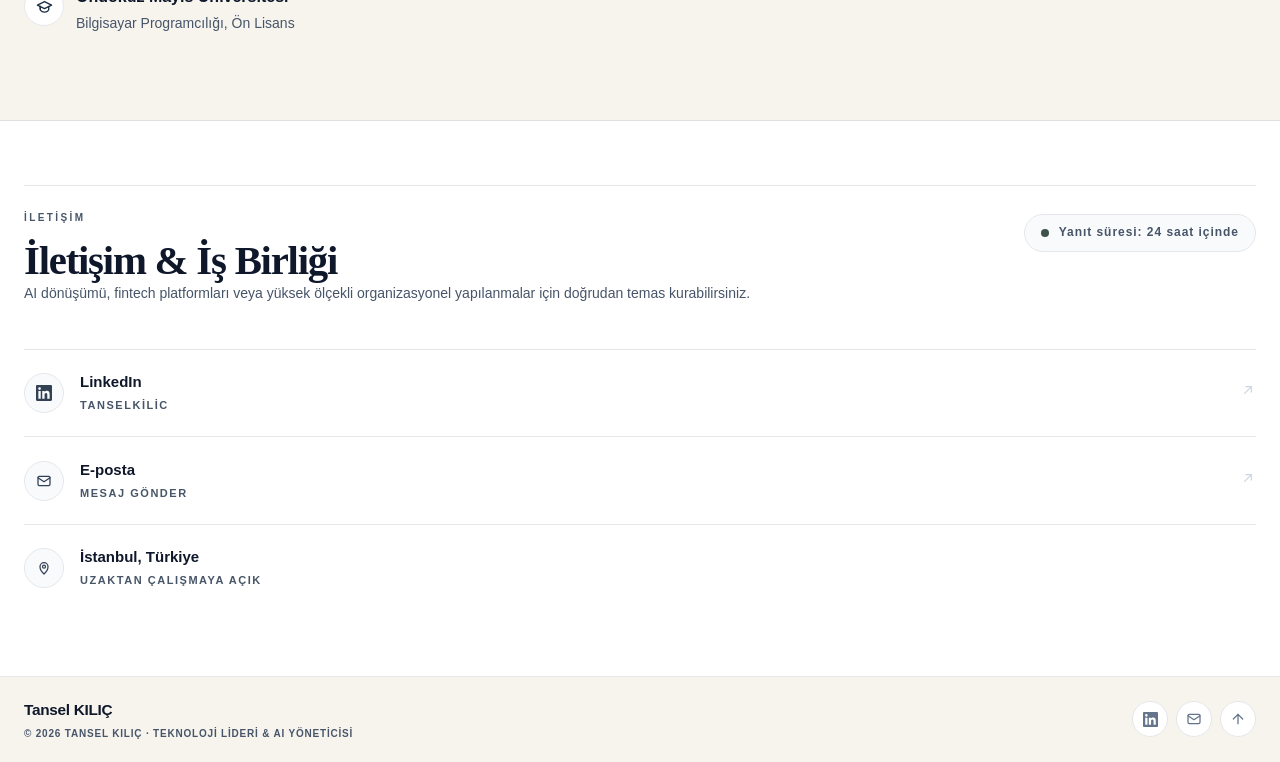
==== commit 58ce10a2: "Update index.html" ====
--- a/index.html
+++ b/index.html
@@ -31,7 +31,7 @@
   <link href="https://fonts.googleapis.com/css2?family=IBM+Plex+Sans:wght@400;500;600;700&family=Newsreader:wght@500;600;700&display=swap" rel="stylesheet">
   
   <!-- Styles -->
-  <link rel="stylesheet" href="css/styles.css">
+  <link rel="stylesheet" href="style.css">
 
   <!-- JSON-LD Profile Schema -->
   <script type="application/ld+json">
@@ -61,6 +61,6 @@
   <footer id="siteFooter" class="footer"></footer>
 
   <!-- Scripts -->
-  <script src="js/script.js"></script>
+  <script src="main.js"></script>
 </body>
 </html>
--- a/style.css
+++ b/style.css
@@ -0,0 +1,1264 @@
+:root {
+  --color-accent: #1e2e45;
+  --color-accent-hover: #142031;
+  --color-signal: #40514a;
+  --color-paper: #f7f4ee;
+  --color-mist: #ece7de;
+  --color-ink: #111827;
+  --color-slate-500: #64748b;
+  --color-slate-600: #475569;
+  --color-slate-700: #334155;
+  --color-slate-800: #1f2937;
+  --color-slate-900: #0f172a;
+  --shadow-premium: 0 18px 44px -36px rgba(17, 24, 39, 0.26);
+  --shadow-premium-hover: 0 24px 52px -34px rgba(17, 24, 39, 0.24);
+  --header-height: 64px;
+  --section-shell: 78rem;
+}
+
+*,
+*::before,
+*::after {
+  box-sizing: border-box;
+}
+
+html {
+  scroll-behavior: smooth;
+  font-size: 16px;
+}
+
+body {
+  margin: 0;
+  background: var(--color-paper);
+  color: var(--color-ink);
+  font-family: 'IBM Plex Sans', -apple-system, BlinkMacSystemFont, 'Segoe UI', sans-serif;
+  line-height: 1.65;
+  -webkit-font-smoothing: antialiased;
+  -moz-osx-font-smoothing: grayscale;
+  overflow-x: hidden;
+}
+
+a {
+  color: inherit;
+  text-decoration: none;
+}
+
+button {
+  font: inherit;
+  cursor: pointer;
+}
+
+h1,
+h2 {
+  font-family: 'Newsreader', 'IBM Plex Sans', serif;
+  letter-spacing: -0.04em;
+}
+
+:focus-visible {
+  outline: 2px solid var(--color-accent);
+  outline-offset: 3px;
+  border-radius: 4px;
+}
+
+@media (prefers-reduced-motion: reduce) {
+  html {
+    scroll-behavior: auto;
+  }
+
+  *,
+  *::before,
+  *::after {
+    animation: none !important;
+    transition: none !important;
+  }
+}
+
+.section-shell {
+  max-width: var(--section-shell);
+  width: 100%;
+  margin-inline: auto;
+}
+
+.surface-paper {
+  background: var(--color-paper);
+}
+
+.executive-shell {
+  background:
+    radial-gradient(circle at 14% 18%, rgb(30 46 69 / 0.08), transparent 26rem),
+    radial-gradient(circle at 82% 14%, rgb(64 81 74 / 0.05), transparent 25rem),
+    linear-gradient(180deg, #f7f4ee 0%, #fbfaf6 54%, #ffffff 100%);
+}
+
+.site-header {
+  position: fixed;
+  top: 0;
+  inset-inline: 0;
+  z-index: 50;
+  height: var(--header-height);
+  border-bottom: 1px solid transparent;
+  background: rgba(247, 244, 238, 0.82);
+  backdrop-filter: blur(12px);
+  transition: background 0.3s ease, border-color 0.3s ease;
+}
+
+.site-header.scrolled {
+  background: rgba(247, 244, 238, 0.96);
+  border-bottom-color: rgba(214, 219, 226, 0.8);
+}
+
+.header-inner {
+  height: 100%;
+  display: flex;
+  align-items: center;
+  justify-content: space-between;
+  padding-inline: 1.5rem;
+  gap: 1rem;
+}
+
+.brand {
+  flex-shrink: 0;
+  white-space: nowrap;
+  font-size: 1rem;
+  font-weight: 600;
+  letter-spacing: -0.02em;
+  color: var(--color-slate-900);
+  transition: color 0.2s ease;
+}
+
+.brand:hover {
+  color: var(--color-accent);
+}
+
+.desktop-nav {
+  display: none;
+  align-items: center;
+  gap: 1.25rem;
+}
+
+.desktop-nav a {
+  white-space: nowrap;
+  font-size: 0.9rem;
+  font-weight: 500;
+  letter-spacing: 0.01em;
+  color: var(--color-slate-500);
+  transition: color 0.2s ease;
+}
+
+.desktop-nav a:hover {
+  color: var(--color-slate-900);
+}
+
+.header-actions {
+  display: flex;
+  align-items: center;
+  gap: 0.75rem;
+  flex-shrink: 0;
+}
+
+.language-switcher {
+  display: flex;
+  align-items: center;
+  border: 1px solid rgba(214, 219, 226, 1);
+  background: rgba(255, 255, 255, 0.8);
+  border-radius: 999px;
+  padding: 0.25rem;
+}
+
+.language-switcher button {
+  border: 0;
+  background: transparent;
+  border-radius: 999px;
+  padding: 0.25rem 1rem;
+  font-size: 0.75rem;
+  font-weight: 700;
+  text-transform: uppercase;
+  letter-spacing: 0.14em;
+  color: var(--color-slate-500);
+  transition: background 0.2s ease, color 0.2s ease;
+}
+
+.language-switcher button.active {
+  background: var(--color-accent);
+  color: #ffffff;
+}
+
+.mobile-menu-button {
+  display: flex;
+  align-items: center;
+  justify-content: center;
+  flex-direction: column;
+  gap: 0.375rem;
+  width: 2.5rem;
+  height: 2.5rem;
+  border-radius: 0.5rem;
+  border: 1px solid #cbd5e1;
+  background: #f8fafc;
+  padding: 0.625rem;
+  transition: background 0.2s ease;
+}
+
+.mobile-menu-button:hover {
+  background: #f1f5f9;
+}
+
+.mobile-menu-button span {
+  display: block;
+  width: 100%;
+  height: 0.125rem;
+  background: #1f2937;
+  border-radius: 999px;
+  transition: transform 0.3s ease, opacity 0.2s ease;
+}
+
+.mobile-menu-button.is-open span:first-child {
+  transform: rotate(45deg) translateY(0.5rem);
+}
+
+.mobile-menu-button.is-open span:nth-child(2) {
+  opacity: 0;
+}
+
+.mobile-menu-button.is-open span:last-child {
+  transform: rotate(-45deg) translateY(-0.5rem);
+}
+
+.mobile-drawer {
+  display: none;
+  width: 100%;
+  border-bottom: 1px solid rgba(214, 219, 226, 1);
+  background: var(--color-paper);
+}
+
+.mobile-drawer.is-open {
+  display: block;
+}
+
+.mobile-drawer nav {
+  display: flex;
+  flex-direction: column;
+  gap: 0.5rem;
+  padding: 1rem 1.5rem;
+}
+
+.mobile-drawer a {
+  display: block;
+  border-bottom: 1px solid rgba(214, 219, 226, 0.8);
+  padding-block: 0.75rem;
+  font-size: 1rem;
+  font-weight: 600;
+  color: var(--color-slate-800);
+  transition: color 0.2s ease;
+}
+
+.mobile-drawer a:last-child {
+  border-bottom: 0;
+}
+
+.mobile-drawer a:hover {
+  color: var(--color-accent);
+}
+
+main {
+  padding-top: var(--header-height);
+}
+
+section {
+  scroll-margin-top: 5.25rem;
+}
+
+.hero-section {
+  position: relative;
+  overflow: hidden;
+  padding: 6rem 1.5rem 3rem;
+  min-height: 450px;
+}
+
+.hero-section::before {
+  content: '';
+  position: absolute;
+  left: 0;
+  right: 0;
+  top: 0;
+  height: 1px;
+  background: linear-gradient(to right, transparent, rgba(148, 163, 184, 0.7), transparent);
+}
+
+.hero-grid {
+  display: grid;
+  grid-template-columns: 1fr;
+  gap: 2rem;
+  align-items: start;
+}
+
+.hero-title {
+  margin: 0 0 1rem;
+  font-size: clamp(3.2rem, 8vw, 5.35rem);
+  font-weight: 600;
+  line-height: 0.92;
+  letter-spacing: -0.05em;
+  color: var(--color-slate-900);
+}
+
+.hero-headline {
+  margin: 0 0 0.75rem;
+  max-width: 48rem;
+  font-size: clamp(1.7rem, 3.6vw, 2.25rem);
+  font-weight: 600;
+  line-height: 1.1;
+  letter-spacing: -0.02em;
+  color: var(--color-slate-800);
+}
+
+.hero-subtitle {
+  margin: 0 0 1.75rem;
+  max-width: 39rem;
+  font-size: 0.98rem;
+  line-height: 1.8;
+  color: var(--color-slate-600);
+}
+
+.hero-actions {
+  display: flex;
+  flex-wrap: wrap;
+  align-items: center;
+  gap: 0.75rem;
+  margin-bottom: 1.5rem;
+}
+
+.btn-primary,
+.btn-secondary,
+.footer-icon,
+.scroll-top,
+.contact-arrow {
+  transition: background 0.2s ease, color 0.2s ease, border-color 0.2s ease, transform 0.2s ease;
+}
+
+.btn-primary {
+  display: inline-flex;
+  align-items: center;
+  gap: 0.5rem;
+  border-radius: 0.75rem;
+  background: var(--color-accent);
+  color: #ffffff;
+  padding: 0.75rem 1.75rem;
+  font-size: 0.875rem;
+  font-weight: 600;
+}
+
+.btn-primary:hover {
+  background: var(--color-accent-hover);
+}
+
+.btn-secondary {
+  display: inline-flex;
+  align-items: center;
+  border-radius: 0.75rem;
+  border: 1px solid #d1d5db;
+  background: rgba(255, 255, 255, 0.88);
+  color: var(--color-slate-700);
+  padding: 0.75rem 1.25rem;
+  font-size: 0.875rem;
+  font-weight: 600;
+}
+
+.btn-secondary:hover {
+  border-color: #94a3b8;
+  background: #ffffff;
+}
+
+.hero-meta {
+  display: flex;
+  flex-wrap: wrap;
+  align-items: center;
+  gap: 0.625rem 0.75rem;
+  padding-top: 1rem;
+  border-top: 1px solid #e5e7eb;
+}
+
+.hero-social,
+.hero-stat {
+  display: inline-flex;
+  align-items: center;
+  gap: 0.5rem;
+}
+
+.hero-social {
+  border-radius: 0.5rem;
+  border: 1px solid #e5e7eb;
+  background: #ffffff;
+  padding: 0.5rem 0.875rem;
+  color: var(--color-slate-500);
+  font-size: 0.74rem;
+  font-weight: 600;
+  transition: border-color 0.2s ease, color 0.2s ease;
+}
+
+.hero-social:hover {
+  border-color: #d1d5db;
+  color: var(--color-slate-800);
+}
+
+.hero-divider {
+  display: none;
+  width: 1px;
+  height: 1rem;
+  background: #e5e7eb;
+}
+
+.hero-location,
+.hero-language {
+  display: inline-flex;
+  align-items: center;
+  gap: 0.375rem;
+  font-size: 0.75rem;
+  font-weight: 500;
+  color: var(--color-slate-600);
+}
+
+.hero-side {
+  display: none;
+  border-left: 1px solid #e5e7eb;
+  padding-left: 1.25rem;
+  padding-top: 0.25rem;
+}
+
+.hero-side-title {
+  margin: 0 0 0.75rem;
+  font-size: 10px;
+  font-weight: 700;
+  text-transform: uppercase;
+  letter-spacing: 0.22em;
+  color: var(--color-slate-600);
+}
+
+.hero-side-item {
+  border-bottom: 1px solid #e5e7eb;
+  padding-bottom: 0.75rem;
+  margin-bottom: 0.75rem;
+}
+
+.hero-side-item:last-child {
+  border-bottom: 0;
+  padding-bottom: 0;
+  margin-bottom: 0;
+}
+
+.hero-side-item span {
+  display: block;
+  font-size: 0.92rem;
+  font-weight: 600;
+  line-height: 1.35;
+  letter-spacing: -0.01em;
+  color: var(--color-slate-800);
+}
+
+.section-white {
+  background: #ffffff;
+}
+
+.section-paper {
+  background: var(--color-paper);
+}
+
+.section-padded {
+  padding: 3.5rem 1.5rem;
+}
+
+.section-border-y {
+  border-top: 1px solid rgba(214, 219, 226, 0.8);
+  border-bottom: 1px solid rgba(214, 219, 226, 0.8);
+}
+
+.section-border-bottom {
+  border-bottom: 1px solid rgba(214, 219, 226, 0.8);
+}
+
+.section-border-top {
+  border-top: 1px solid rgba(214, 219, 226, 0.8);
+}
+
+.section-header {
+  margin-bottom: 2rem;
+}
+
+.section-label {
+  display: block;
+  margin-bottom: 0.75rem;
+  font-size: 10px;
+  font-weight: 700;
+  text-transform: uppercase;
+  letter-spacing: 0.24em;
+  color: var(--color-slate-600);
+}
+
+.section-title {
+  margin: 0;
+  max-width: 48rem;
+  font-size: clamp(2rem, 4vw, 2.55rem);
+  font-weight: 600;
+  line-height: 1.06;
+  letter-spacing: -0.03em;
+  color: var(--color-slate-900);
+}
+
+.section-description {
+  margin: 1rem 0 0;
+  max-width: 42rem;
+  font-size: 0.98rem;
+  line-height: 1.75;
+  color: var(--color-slate-600);
+}
+
+.sr-only {
+  position: absolute;
+  width: 1px;
+  height: 1px;
+  padding: 0;
+  margin: -1px;
+  overflow: hidden;
+  clip: rect(0, 0, 0, 0);
+  white-space: nowrap;
+  border-width: 0;
+}
+
+.hero-impact {
+  margin-top: 2.5rem;
+}
+
+@media (min-width: 768px) {
+  .hero-impact {
+    margin-top: 3.5rem;
+  }
+}
+
+.impact-grid {
+  display: grid;
+  grid-template-columns: 1fr;
+  border-top: 1px solid #e5e7eb;
+  border-bottom: 1px solid #e5e7eb;
+}
+
+.impact-item {
+  padding: 0.875rem 1rem;
+}
+
+.impact-item + .impact-item {
+  border-top: 1px solid #e5e7eb;
+}
+
+.impact-row {
+  display: flex;
+  align-items: flex-start;
+  gap: 0.625rem;
+}
+
+.impact-value {
+  min-width: 3.35rem;
+  font-size: 1.875rem;
+  font-weight: 600;
+  line-height: 1;
+  letter-spacing: -0.05em;
+  color: var(--color-slate-900);
+}
+
+.impact-meta {
+  padding-top: 0.125rem;
+  min-width: 0;
+}
+
+.impact-label {
+  font-size: 10px;
+  font-weight: 700;
+  text-transform: uppercase;
+  letter-spacing: 0.18em;
+  color: var(--color-slate-500);
+}
+
+.impact-sub {
+  margin-top: 0.25rem;
+  font-size: 0.875rem;
+  line-height: 1.5;
+  color: var(--color-slate-600);
+}
+
+.about-layout,
+.expertise-layout,
+.responsible-layout,
+.contact-layout {
+  display: grid;
+  grid-template-columns: 1fr;
+  gap: 1.5rem;
+  border-top: 1px solid #e5e7eb;
+  padding-top: 1.5rem;
+}
+
+.about-deck-title {
+  max-width: 48rem;
+  margin: 0 0 1rem;
+  font-size: clamp(1.25rem, 3vw, 1.45rem);
+  font-weight: 600;
+  line-height: 1.2;
+  letter-spacing: -0.03em;
+  color: var(--color-slate-900);
+}
+
+.about-paragraphs {
+  display: grid;
+  grid-template-columns: 1fr;
+  gap: 1rem;
+}
+
+.about-paragraphs p,
+.responsible-desc,
+.contact-desc,
+.experience-desc,
+.expertise-desc,
+.education-sub,
+.education-date,
+.hero-subtitle {
+  margin: 0;
+}
+
+.about-paragraphs p,
+.responsible-desc,
+.contact-desc,
+.experience-desc,
+.expertise-desc,
+.education-sub,
+.hero-subtitle {
+  font-size: 0.97rem;
+  line-height: 1.75;
+  color: var(--color-slate-600);
+}
+
+.about-principles,
+.responsible-principles,
+.expertise-group-items,
+.education-list,
+.experience-list,
+.contact-list {
+  display: grid;
+  gap: 0;
+}
+
+.principle-item,
+.responsible-project,
+.education-item,
+.experience-selected-item,
+.experience-earlier-item,
+.contact-item {
+  border-bottom: 1px solid #e5e7eb;
+  padding-block: 0.875rem;
+}
+
+.principle-item:last-child,
+.responsible-project:last-child,
+.education-item:last-child,
+.experience-selected-item:last-child,
+.experience-earlier-item:last-child,
+.contact-item:last-child {
+  border-bottom: 0;
+}
+
+.principle-text {
+  font-size: 0.9375rem;
+  font-weight: 600;
+  line-height: 1.35;
+  color: var(--color-slate-700);
+}
+
+.experience-grid {
+  display: grid;
+  grid-template-columns: 1fr;
+  gap: 1.5rem;
+  border-top: 1px solid #e5e7eb;
+  padding-top: 1.5rem;
+  align-items: start;
+}
+
+.experience-featured {
+  border-left: 3px solid var(--color-accent);
+  padding-left: 1rem;
+}
+
+.experience-company,
+.experience-older-company,
+.contact-sub,
+.footer-meta {
+  font-size: 11px;
+  font-weight: 700;
+  text-transform: uppercase;
+  letter-spacing: 0.22em;
+  color: var(--color-slate-500);
+}
+
+.experience-title {
+  margin: 0;
+  max-width: 42rem;
+  font-size: clamp(1.7rem, 3.5vw, 2rem);
+  font-weight: 600;
+  line-height: 1.06;
+  letter-spacing: -0.045em;
+  color: var(--color-slate-900);
+}
+
+.experience-meta {
+  margin-top: 1rem;
+  display: flex;
+  flex-wrap: wrap;
+  gap: 0.75rem 1rem;
+  font-size: 11px;
+  font-weight: 700;
+  text-transform: uppercase;
+  letter-spacing: 0.14em;
+  color: var(--color-slate-600);
+}
+
+.tag-list {
+  display: flex;
+  flex-wrap: wrap;
+  gap: 0.5rem;
+  margin-top: 1rem;
+}
+
+.tag {
+  display: inline-flex;
+  align-items: center;
+  border-radius: 999px;
+  border: 1px solid #e5e7eb;
+  background: #f8fafc;
+  padding: 0.25rem 0.75rem;
+  font-size: 11px;
+  font-weight: 700;
+  color: var(--color-slate-600);
+}
+
+.tag-light {
+  background: #ffffff;
+}
+
+.experience-side,
+.expertise-side,
+.responsible-side,
+.contact-side {
+  border-top: 1px solid #e5e7eb;
+  padding-top: 1.5rem;
+}
+
+.experience-rows,
+.expertise-rows,
+.responsible-rows,
+.contact-rows {
+  display: grid;
+}
+
+.experience-older-grid {
+  display: grid;
+  grid-template-columns: 1fr;
+  gap: 0;
+}
+
+.experience-selected-item h3,
+.experience-earlier-item h3,
+.expertise-item h3,
+.responsible-project h3,
+.education-item h3,
+.contact-label {
+  margin: 0;
+  color: var(--color-slate-900);
+}
+
+.experience-selected-item h3 {
+  font-size: 1.125rem;
+  font-weight: 600;
+  line-height: 1.4;
+  letter-spacing: -0.02em;
+}
+
+.experience-selected-head,
+.experience-earlier-head {
+  display: flex;
+  flex-direction: column;
+  gap: 0.5rem;
+  margin-bottom: 0.5rem;
+}
+
+.experience-selected-date,
+.experience-earlier-date,
+.education-date {
+  font-size: 11px;
+  font-weight: 700;
+  text-transform: uppercase;
+  letter-spacing: 0.18em;
+  color: var(--color-slate-600);
+}
+
+.experience-older-title {
+  font-size: 0.875rem;
+  font-weight: 600;
+  color: var(--color-slate-900);
+}
+
+.experience-older-meta {
+  display: grid;
+  gap: 0.375rem;
+}
+
+.experience-older-company {
+  letter-spacing: 0.16em;
+}
+
+.experience-older-date {
+  font-size: 0.75rem;
+  font-weight: 500;
+  color: var(--color-slate-600);
+}
+
+.expertise-group {
+  display: grid;
+  grid-template-columns: 1fr;
+  gap: 0.75rem;
+  padding-block: 1rem;
+  border-bottom: 1px solid #e5e7eb;
+}
+
+.expertise-group:last-child {
+  border-bottom: 0;
+}
+
+.expertise-group-label {
+  font-size: 11px;
+  font-weight: 700;
+  text-transform: uppercase;
+  letter-spacing: 0.26em;
+  color: var(--color-slate-600);
+}
+
+.expertise-group-items {
+  gap: 1rem;
+}
+
+.expertise-item h3 {
+  margin-bottom: 0.35rem;
+  font-size: 1rem;
+  font-weight: 600;
+  letter-spacing: -0.02em;
+}
+
+.expertise-desc,
+.responsible-desc,
+.contact-desc,
+.education-sub,
+.experience-desc {
+  font-size: 0.875rem;
+  line-height: 1.7;
+  color: var(--color-slate-600);
+}
+
+.responsible-layout {
+  gap: 1.5rem;
+}
+
+.responsible-side .section-label-inline {
+  margin-bottom: 1rem;
+}
+
+.responsible-project {
+  padding-bottom: 1rem;
+}
+
+.responsible-tag {
+  margin-bottom: 0.5rem;
+  font-size: 11px;
+  font-weight: 700;
+  text-transform: uppercase;
+  letter-spacing: 0.18em;
+  color: var(--color-slate-600);
+}
+
+.responsible-project h3 {
+  margin-bottom: 0.5rem;
+  font-size: 1.15rem;
+  font-weight: 600;
+  line-height: 1.35;
+  letter-spacing: -0.03em;
+}
+
+.education-item {
+  display: grid;
+  grid-template-columns: 1fr;
+  gap: 0.75rem;
+  align-items: start;
+  padding-block: 1.25rem;
+}
+
+.education-main {
+  display: flex;
+  align-items: flex-start;
+  gap: 0.75rem;
+}
+
+.education-icon {
+  display: inline-flex;
+  align-items: center;
+  justify-content: center;
+  flex-shrink: 0;
+  width: 2.5rem;
+  height: 2.5rem;
+  border-radius: 999px;
+  border: 1px solid #e5e7eb;
+  background: #ffffff;
+  color: var(--color-accent);
+}
+
+.education-item h3 {
+  margin-bottom: 0.25rem;
+  font-size: 1rem;
+  font-weight: 600;
+  line-height: 1.35;
+}
+
+.contact-item {
+  padding-block: 0.875rem;
+}
+
+.contact-link {
+  display: block;
+  transition: color 0.2s ease;
+}
+
+.contact-link:hover {
+  color: var(--color-slate-900);
+}
+
+.contact-row {
+  display: grid;
+  grid-template-columns: auto minmax(0, 1fr) auto;
+  align-items: center;
+  gap: 1rem;
+  padding-block: 0.5rem;
+}
+
+.contact-icon {
+  display: inline-flex;
+  align-items: center;
+  justify-content: center;
+  width: 2.5rem;
+  height: 2.5rem;
+  border-radius: 999px;
+  border: 1px solid #e5e7eb;
+  background: #f8fafc;
+  color: var(--color-slate-700);
+}
+
+.contact-label {
+  font-size: 0.9375rem;
+  font-weight: 600;
+  line-height: 1.35;
+}
+
+.contact-sub {
+  margin-top: 0.25rem;
+  letter-spacing: 0.14em;
+  color: var(--color-slate-600);
+}
+
+.contact-arrow {
+  color: #cbd5e1;
+}
+
+.contact-link:hover .contact-arrow {
+  color: var(--color-slate-700);
+}
+
+.contact-status {
+  display: inline-flex;
+  align-items: center;
+  gap: 0.625rem;
+  border: 1px solid #e5e7eb;
+  background: #f8fafc;
+  border-radius: 999px;
+  padding: 0.5rem 1rem;
+  font-size: 0.75rem;
+  font-weight: 700;
+  letter-spacing: 0.08em;
+  text-transform: none;
+  color: var(--color-slate-600);
+}
+
+.status-dot {
+  width: 0.5rem;
+  height: 0.5rem;
+  border-radius: 999px;
+  background: var(--color-signal);
+  flex-shrink: 0;
+}
+
+.footer {
+  border-top: 1px solid #e5e7eb;
+  background: var(--color-paper);
+  padding: 1.25rem 1.5rem;
+  color: var(--color-slate-900);
+}
+
+.footer-inner {
+  display: flex;
+  flex-direction: column;
+  align-items: flex-start;
+  justify-content: space-between;
+  gap: 1rem;
+}
+
+.footer-name {
+  font-size: 0.96rem;
+  font-weight: 600;
+  letter-spacing: -0.02em;
+  color: var(--color-slate-900);
+}
+
+.footer-meta {
+  margin-top: 0.25rem;
+  font-size: 10px;
+  letter-spacing: 0.08em;
+  text-transform: uppercase;
+  color: #475569;
+}
+
+.footer-actions {
+  display: flex;
+  align-items: center;
+  gap: 0.5rem;
+}
+
+.footer-icon,
+.scroll-top {
+  display: inline-flex;
+  align-items: center;
+  justify-content: center;
+  width: 2.25rem;
+  height: 2.25rem;
+  border-radius: 999px;
+  border: 1px solid #e5e7eb;
+  background: #ffffff;
+  color: var(--color-slate-500);
+}
+
+.footer-icon:hover,
+.scroll-top:hover {
+  border-color: #d1d5db;
+  color: var(--color-slate-900);
+  background: #f8fafc;
+}
+
+.hero-side-mobile-spacer {
+  display: block;
+  height: 1rem;
+}
+
+.hero-side-sep {
+  display: none;
+  width: 1px;
+  height: 1rem;
+  background: #e5e7eb;
+}
+
+.mobile-hidden {
+  display: block;
+}
+
+/* Scroll Reveal Animations */
+.reveal {
+  opacity: 0;
+  transform: translateY(20px);
+  transition: opacity 0.5s cubic-bezier(0.16, 1, 0.3, 1), transform 0.5s cubic-bezier(0.16, 1, 0.3, 1);
+  will-change: transform, opacity;
+}
+
+.reveal.active {
+  opacity: 1;
+  transform: translateY(0);
+}
+
+@media (prefers-reduced-motion: reduce) {
+  .reveal {
+    opacity: 1 !important;
+    transform: none !important;
+    transition: none !important;
+  }
+}
+
+/* Scrollbar Customization */
+::-webkit-scrollbar {
+  width: 6px;
+  height: 6px;
+}
+
+::-webkit-scrollbar-track {
+  background: #f3f5f7;
+}
+
+::-webkit-scrollbar-thumb {
+  background: #cbd5e1;
+  border-radius: 99px;
+}
+
+::-webkit-scrollbar-thumb:hover {
+  background: #94a3b8;
+}
+
+@media (max-width: 767px) {
+  .mobile-hidden {
+    display: none !important;
+  }
+}
+
+@media (min-width: 768px) {
+  .desktop-nav {
+    display: flex;
+  }
+
+  .mobile-menu-button {
+    display: none;
+  }
+
+  .hero-section {
+    padding-top: 6.75rem;
+    padding-bottom: 4rem;
+  }
+
+  .hero-headline {
+    font-size: 2.25rem;
+  }
+
+  .hero-side-sep,
+  .hero-divider {
+    display: block;
+  }
+
+  .impact-grid {
+    grid-template-columns: repeat(3, minmax(0, 1fr));
+  }
+
+  .impact-item + .impact-item {
+    border-top: 0;
+    border-left: 1px solid #e5e7eb;
+  }
+
+  .impact-item {
+    padding: 1rem 1.25rem;
+  }
+
+  .section-padded {
+    padding-block: 4rem;
+  }
+
+  .section-header {
+    margin-bottom: 2.25rem;
+  }
+
+  .about-layout,
+  .expertise-layout,
+  .responsible-layout,
+  .contact-layout,
+  .experience-grid {
+    gap: 2rem;
+  }
+
+  .about-paragraphs {
+    grid-template-columns: repeat(2, minmax(0, 1fr));
+    gap: 1.75rem;
+  }
+
+  .expertise-group {
+    grid-template-columns: 0.18fr 0.82fr;
+    gap: 2rem;
+  }
+
+  .expertise-group-items {
+    grid-template-columns: repeat(2, minmax(0, 1fr));
+    gap: 1.25rem;
+  }
+
+  .responsible-layout {
+    grid-template-columns: 0.34fr 0.66fr;
+  }
+
+  .contact-layout {
+    grid-template-columns: 0.64fr 0.36fr;
+    align-items: start;
+    gap: 2.5rem;
+  }
+
+  .education-item {
+    grid-template-columns: minmax(0, 1fr) auto;
+    gap: 1.5rem;
+  }
+
+  .experience-older-grid {
+    grid-template-columns: repeat(2, minmax(0, 1fr));
+    column-gap: 2rem;
+  }
+
+  .experience-older-grid .experience-earlier-item:nth-last-child(-n+2) {
+    border-bottom: 0;
+  }
+
+  .footer-inner {
+    flex-direction: row;
+    align-items: center;
+  }
+}
+
+@media (min-width: 1024px) {
+  .hero-grid {
+    grid-template-columns: 1.28fr 0.44fr;
+    gap: 2rem;
+  }
+
+  .hero-side {
+    display: block;
+  }
+
+  .experience-grid {
+    grid-template-columns: 0.92fr 1.08fr;
+  }
+
+  .experience-side {
+    border-top: 0;
+    border-left: 1px solid #e5e7eb;
+    padding-top: 0;
+    padding-left: 2rem;
+  }
+
+  .about-layout {
+    grid-template-columns: 0.72fr 0.28fr;
+    gap: 2rem;
+  }
+
+  .about-aside {
+    border-top: 0;
+    border-left: 1px solid #e5e7eb;
+    padding-top: 0;
+    padding-left: 1.75rem;
+  }
+
+  .expertise-group-items {
+    grid-template-columns: repeat(2, minmax(0, 1fr));
+  }
+
+  .education-item {
+    gap: 2rem;
+  }
+
+  .contact-layout {
+    gap: 2.5rem;
+  }
+
+  .contact-side {
+    border-top: 0;
+    display: flex;
+    justify-content: flex-end;
+    padding-top: 0.25rem;
+  }
+}
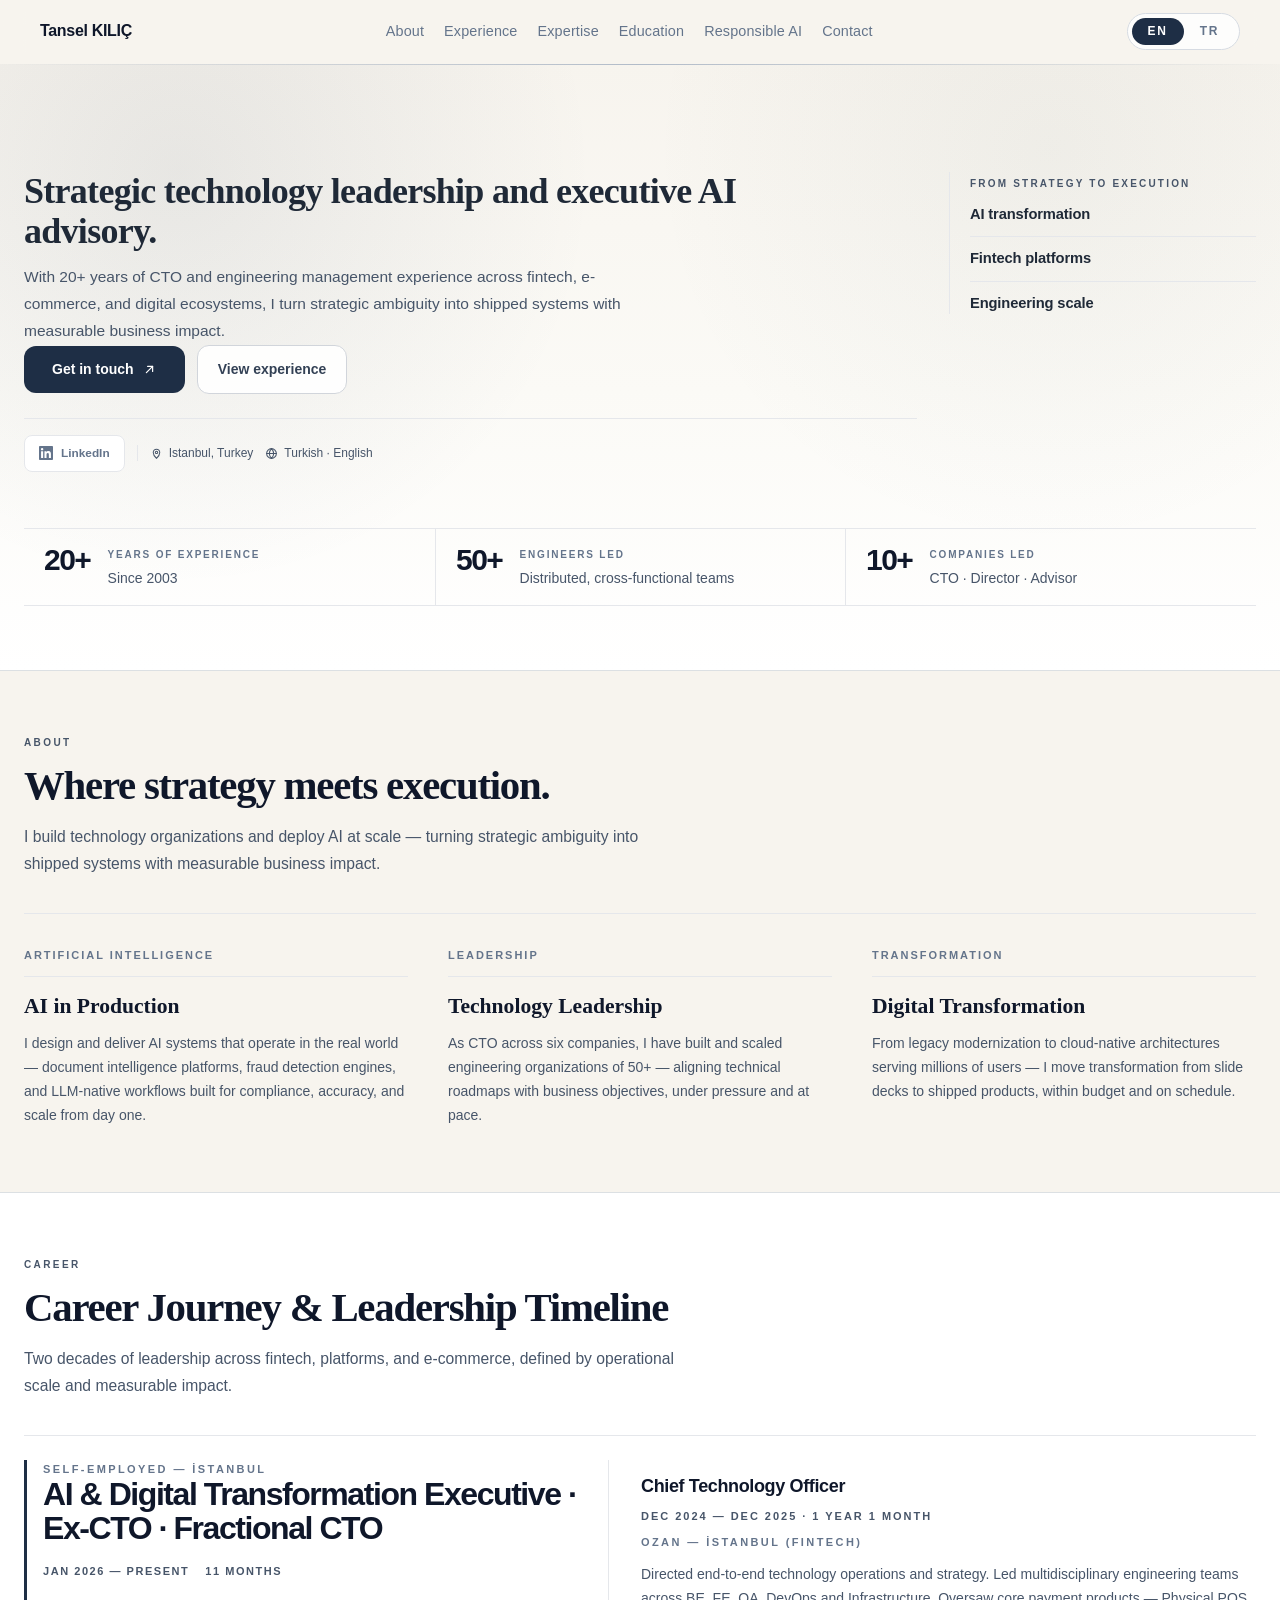
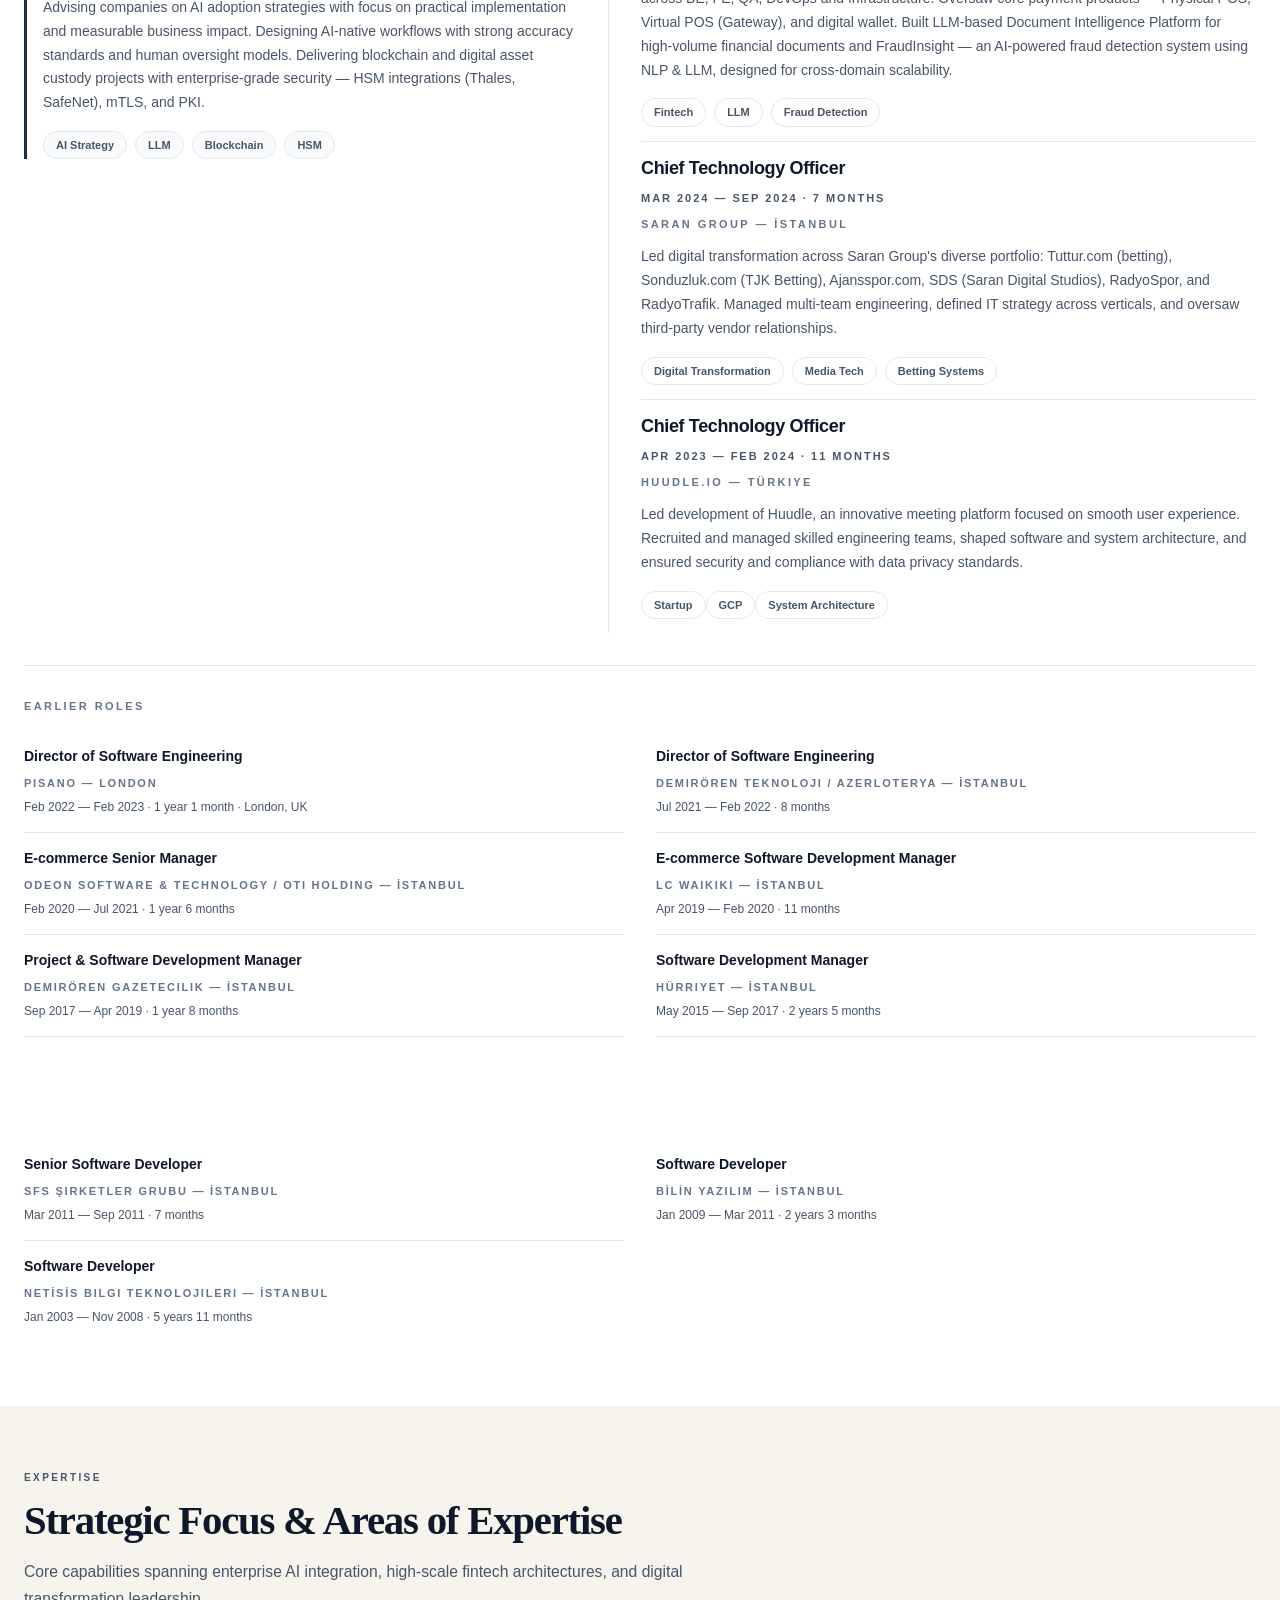
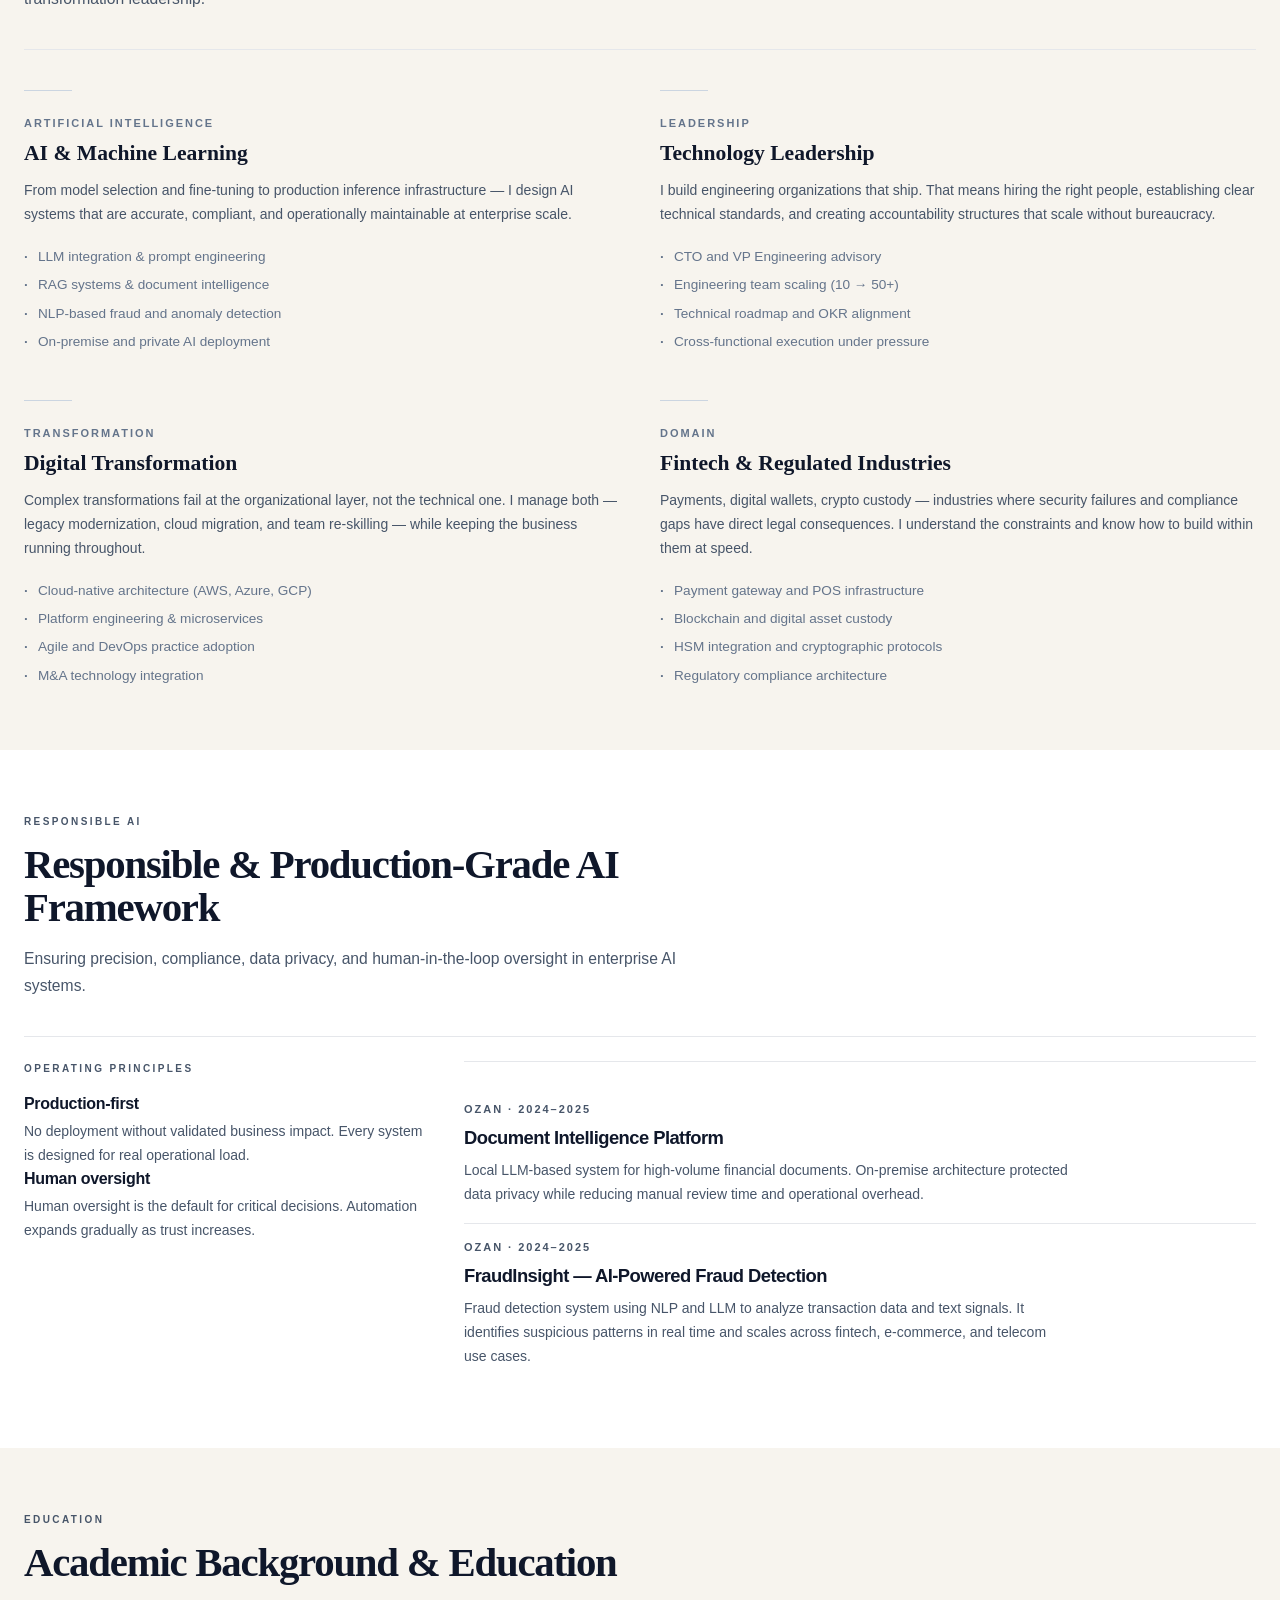
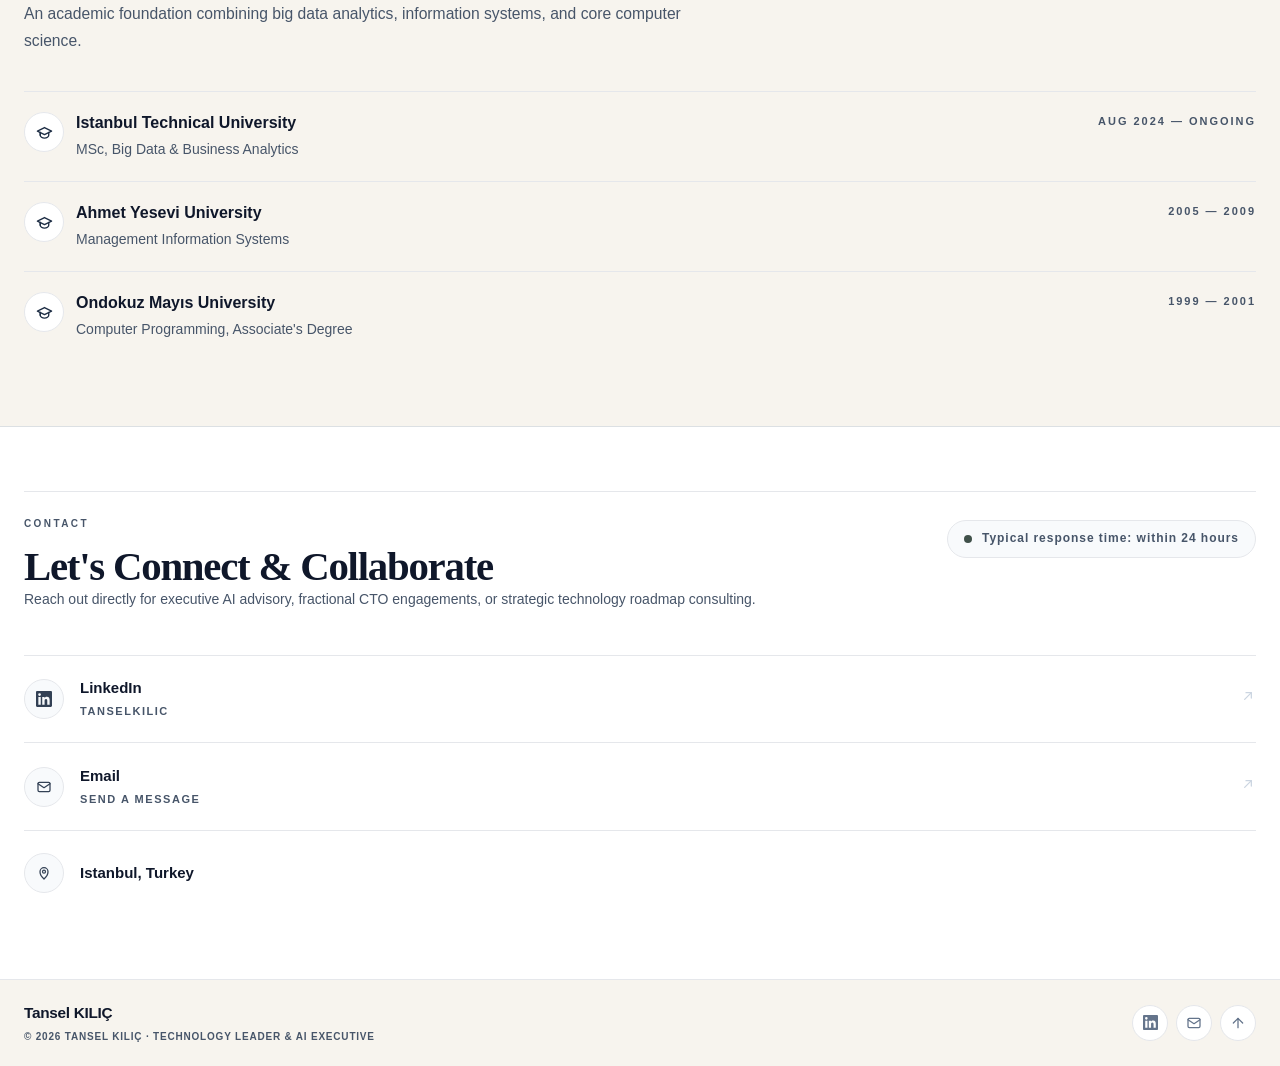
==== commit 7f55923e: "reposition website" ====
--- a/index.html
+++ b/index.html
@@ -1,5 +1,5 @@
 <!DOCTYPE html>
-<html lang="tr">
+<html lang="en">
 <head>
   <meta charset="UTF-8">
   <meta name="viewport" content="width=device-width, initial-scale=1">
--- a/style.css
+++ b/style.css
@@ -582,7 +582,6 @@
   color: var(--color-slate-600);
 }
 
-.about-layout,
 .expertise-layout,
 .responsible-layout,
 .contact-layout {
@@ -593,23 +592,47 @@
   padding-top: 1.5rem;
 }
 
-.about-deck-title {
-  max-width: 48rem;
-  margin: 0 0 1rem;
-  font-size: clamp(1.25rem, 3vw, 1.45rem);
-  font-weight: 600;
-  line-height: 1.2;
-  letter-spacing: -0.03em;
-  color: var(--color-slate-900);
-}
-
-.about-paragraphs {
+.about-grid {
   display: grid;
   grid-template-columns: 1fr;
-  gap: 1rem;
-}
-
-.about-paragraphs p,
+  gap: 2rem;
+  border-top: 1px solid #e5e7eb;
+  padding-top: 2rem;
+}
+
+.about-col {
+  display: flex;
+  flex-direction: column;
+}
+
+.about-col-label {
+  font-size: 11px;
+  font-weight: 700;
+  text-transform: uppercase;
+  letter-spacing: 0.18em;
+  color: var(--color-slate-500);
+  padding-bottom: 0.75rem;
+  border-bottom: 1px solid #e5e7eb;
+  margin-bottom: 1rem;
+}
+
+.about-col-title {
+  font-family: 'Newsreader', serif;
+  font-size: 1.35rem;
+  font-weight: 600;
+  line-height: 1.25;
+  margin-top: 0;
+  margin-bottom: 0.75rem;
+  color: var(--color-slate-900);
+}
+
+.about-col-desc {
+  font-size: 0.875rem;
+  line-height: 1.7;
+  color: var(--color-slate-600);
+  margin: 0;
+}
+
 .responsible-desc,
 .contact-desc,
 .experience-desc,
@@ -620,7 +643,6 @@
   margin: 0;
 }
 
-.about-paragraphs p,
 .responsible-desc,
 .contact-desc,
 .experience-desc,
@@ -632,7 +654,6 @@
   color: var(--color-slate-600);
 }
 
-.about-principles,
 .responsible-principles,
 .expertise-group-items,
 .education-list,
@@ -642,7 +663,6 @@
   gap: 0;
 }
 
-.principle-item,
 .responsible-project,
 .education-item,
 .experience-selected-item,
@@ -652,20 +672,12 @@
   padding-block: 0.875rem;
 }
 
-.principle-item:last-child,
 .responsible-project:last-child,
 .education-item:last-child,
 .experience-selected-item:last-child,
 .experience-earlier-item:last-child,
 .contact-item:last-child {
   border-bottom: 0;
-}
-
-.principle-text {
-  font-size: 0.9375rem;
-  font-weight: 600;
-  line-height: 1.35;
-  color: var(--color-slate-700);
 }
 
 .experience-grid {
@@ -815,38 +827,83 @@
   color: var(--color-slate-600);
 }
 
-.expertise-group {
+.expertise-grid {
   display: grid;
   grid-template-columns: 1fr;
-  gap: 0.75rem;
-  padding-block: 1rem;
-  border-bottom: 1px solid #e5e7eb;
-}
-
-.expertise-group:last-child {
-  border-bottom: 0;
-}
-
-.expertise-group-label {
+  gap: 2.5rem;
+  border-top: 1px solid #e5e7eb;
+  padding-top: 2.5rem;
+  margin-top: 1.5rem;
+}
+
+.expertise-card {
+  display: flex;
+  flex-direction: column;
+  position: relative;
+  padding-top: 1.5rem;
+}
+
+.expertise-card::before {
+  content: '';
+  position: absolute;
+  top: 0;
+  left: 0;
+  width: 3rem;
+  height: 1px;
+  background: #cbd5e1;
+}
+
+.expertise-card-label {
   font-size: 11px;
   font-weight: 700;
   text-transform: uppercase;
-  letter-spacing: 0.26em;
-  color: var(--color-slate-600);
-}
-
-.expertise-group-items {
-  gap: 1rem;
-}
-
-.expertise-item h3 {
-  margin-bottom: 0.35rem;
-  font-size: 1rem;
-  font-weight: 600;
-  letter-spacing: -0.02em;
-}
-
-.expertise-desc,
+  letter-spacing: 0.18em;
+  color: var(--color-slate-500);
+  margin-bottom: 0.5rem;
+}
+
+.expertise-card-title {
+  font-family: 'Newsreader', serif;
+  font-size: 1.35rem;
+  font-weight: 600;
+  line-height: 1.25;
+  margin-top: 0;
+  margin-bottom: 0.75rem;
+  color: var(--color-slate-900);
+}
+
+.expertise-card-desc {
+  font-size: 0.875rem;
+  line-height: 1.7;
+  color: var(--color-slate-600);
+  margin: 0;
+}
+
+.expertise-card-list {
+  list-style: none;
+  padding: 0;
+  margin: 1.25rem 0 0;
+  display: flex;
+  flex-direction: column;
+  gap: 0.5rem;
+}
+
+.expertise-card-list li {
+  font-size: 0.85rem;
+  line-height: 1.5;
+  color: var(--color-slate-500);
+  padding-left: 0.875rem;
+  position: relative;
+}
+
+.expertise-card-list li::before {
+  content: '·';
+  position: absolute;
+  left: 0;
+  color: var(--color-slate-400);
+  font-weight: bold;
+}
+
 .responsible-desc,
 .contact-desc,
 .education-sub,
@@ -1157,27 +1214,20 @@
     margin-bottom: 2.25rem;
   }
 
-  .about-layout,
-  .expertise-layout,
   .responsible-layout,
   .contact-layout,
   .experience-grid {
     gap: 2rem;
   }
 
-  .about-paragraphs {
+  .about-grid {
+    grid-template-columns: repeat(3, minmax(0, 1fr));
+    gap: 2.5rem;
+  }
+
+  .expertise-grid {
     grid-template-columns: repeat(2, minmax(0, 1fr));
-    gap: 1.75rem;
-  }
-
-  .expertise-group {
-    grid-template-columns: 0.18fr 0.82fr;
-    gap: 2rem;
-  }
-
-  .expertise-group-items {
-    grid-template-columns: repeat(2, minmax(0, 1fr));
-    gap: 1.25rem;
+    gap: 3rem 2.5rem;
   }
 
   .responsible-layout {
@@ -1231,21 +1281,10 @@
     padding-left: 2rem;
   }
 
-  .about-layout {
-    grid-template-columns: 0.72fr 0.28fr;
-    gap: 2rem;
-  }
-
-  .about-aside {
-    border-top: 0;
-    border-left: 1px solid #e5e7eb;
-    padding-top: 0;
-    padding-left: 1.75rem;
-  }
-
-  .expertise-group-items {
-    grid-template-columns: repeat(2, minmax(0, 1fr));
-  }
+
+
+
+
 
   .education-item {
     gap: 2rem;
